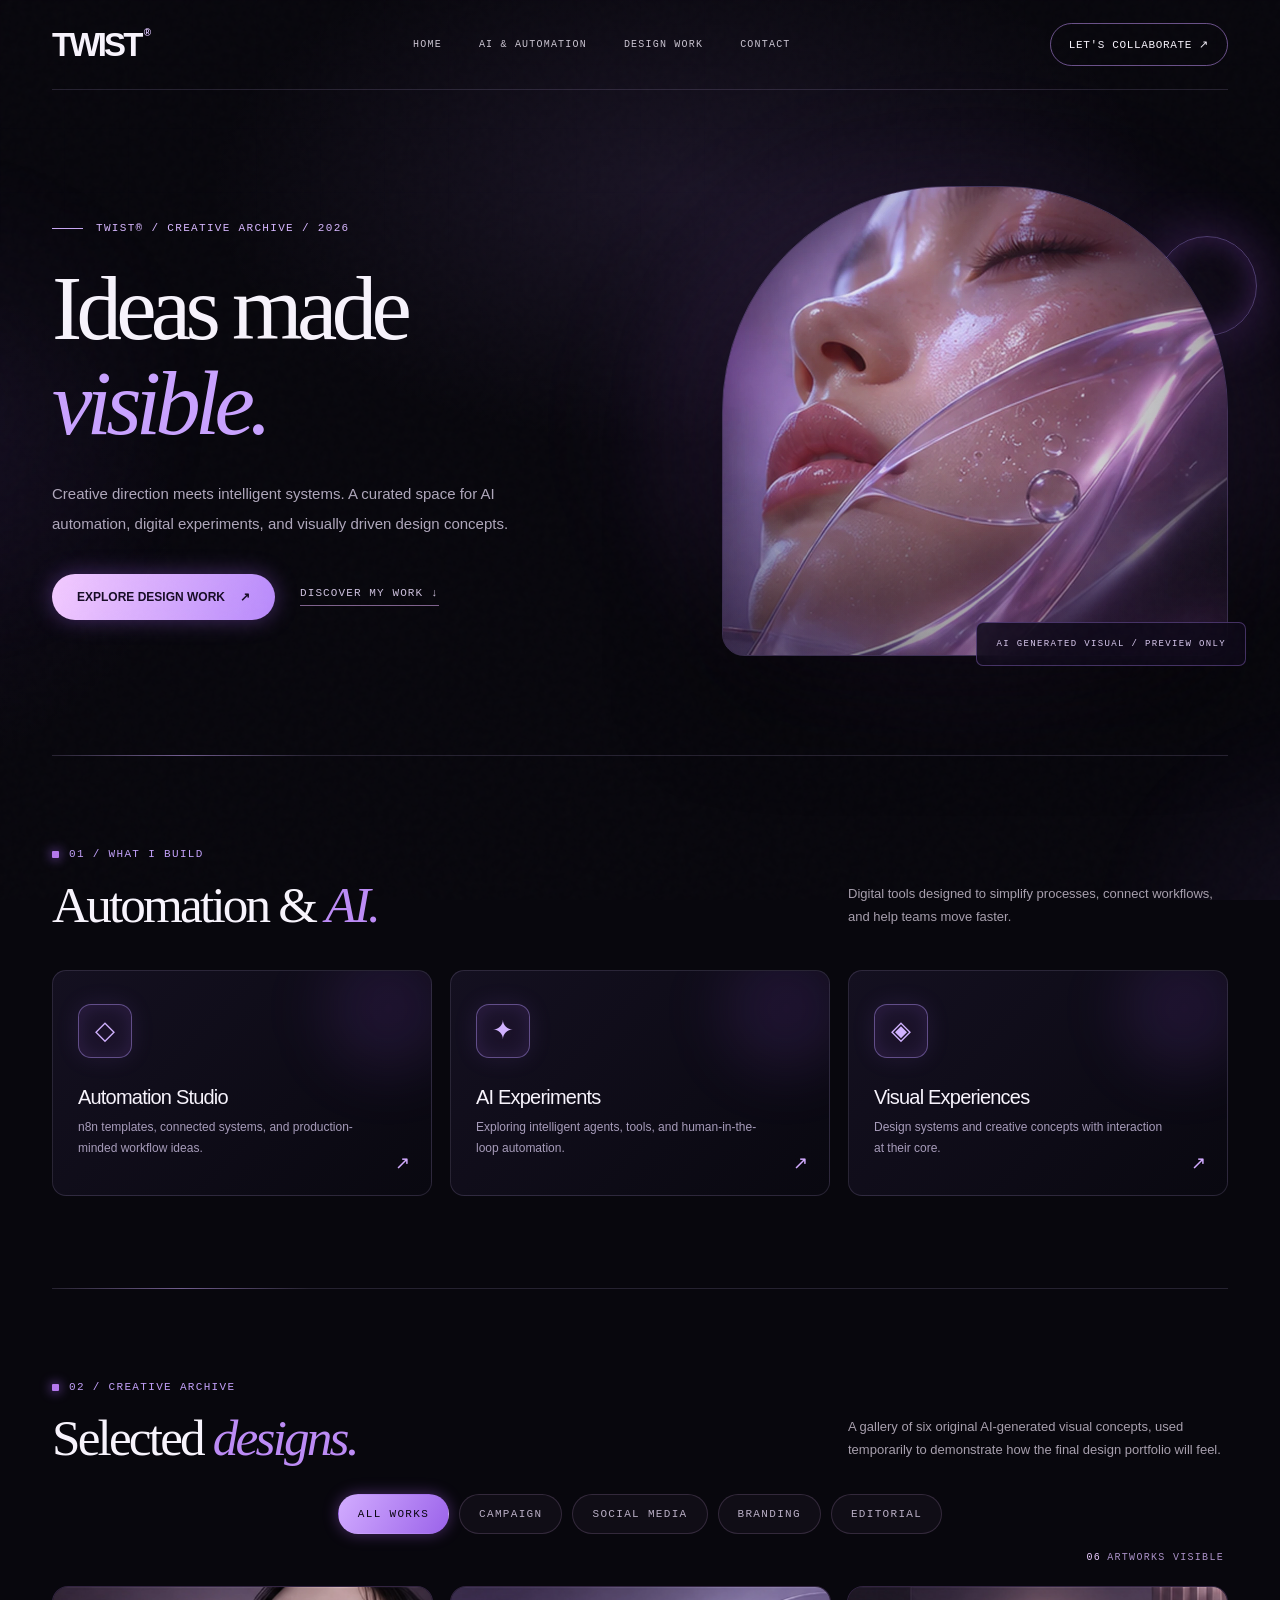
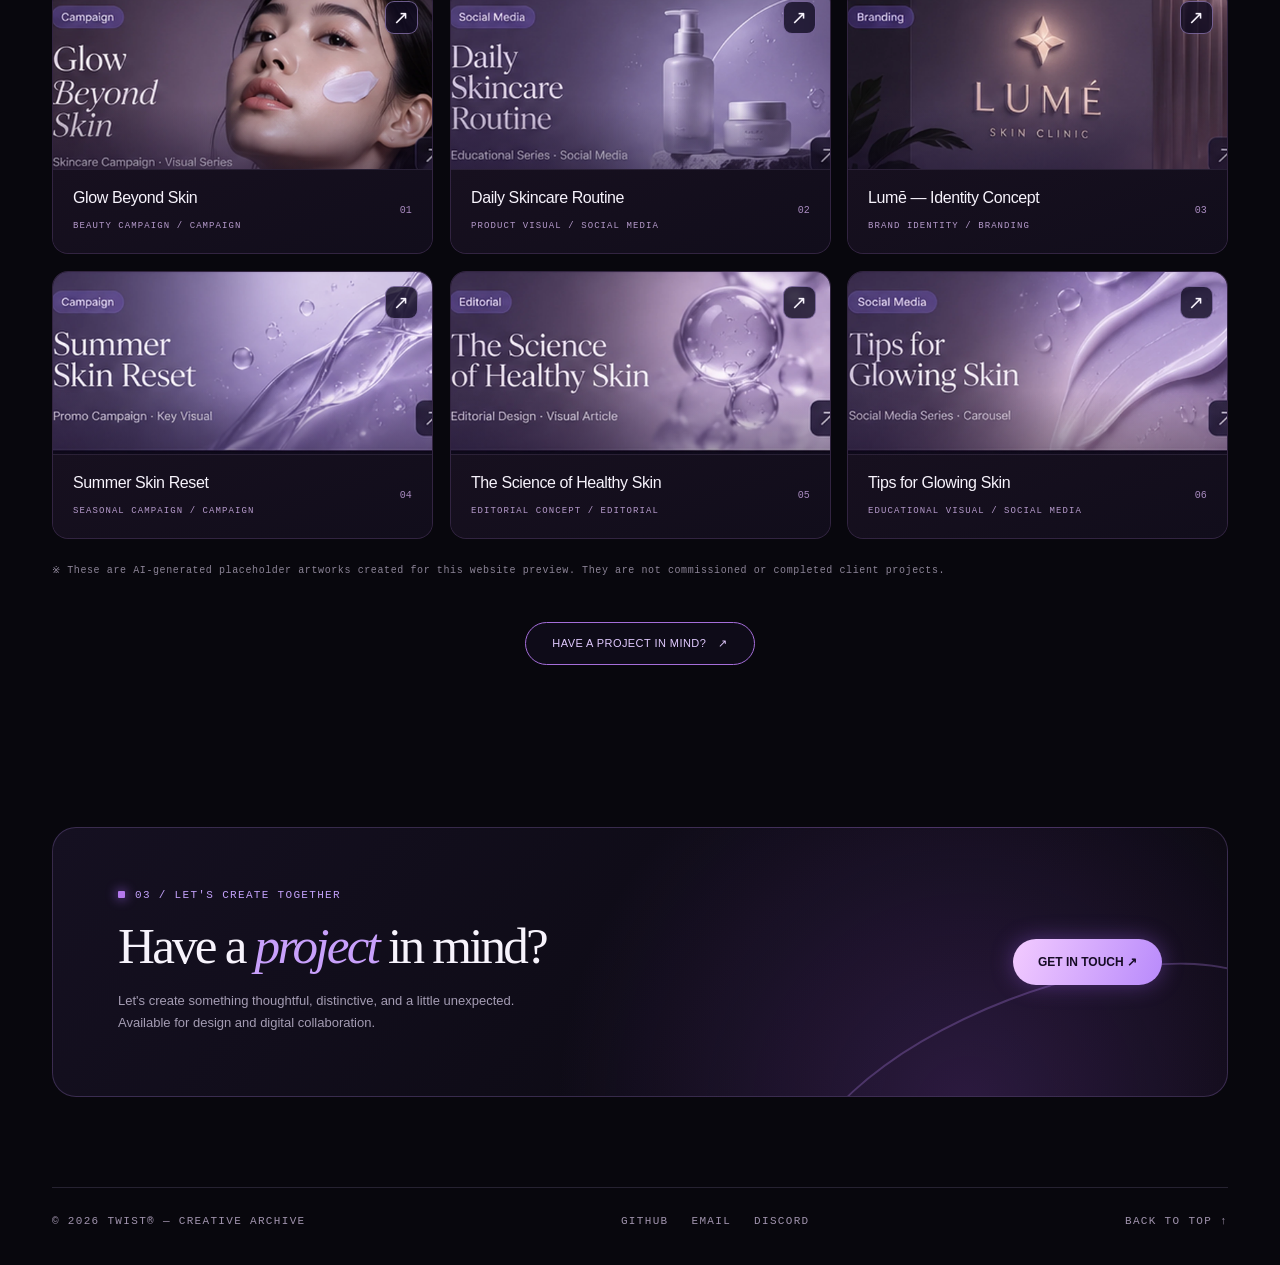
==== creative-archive.html @ 6c1f27da "Integrate animated Creative Archive into TWIST profile with concept gallery" ====
<!doctype html><html lang="en"><head><meta charset="utf-8"><meta name="viewport" content="width=device-width,initial-scale=1"><meta name="theme-color" content="#08070d"><meta name="description" content="TWIST creative archive, a creative archive with AI-generated visual concept artwork."><title>TWIST® | Creative Archive</title><style>@charset "UTF-8";
:root{--bg:#08070d;--bg2:#0f0c17;--ink:#f7f3fc;--muted:#a09aab;--accent:#c39aff;--accent2:#a66dff;--line:rgba(214,191,255,.15);--radius:16px;color-scheme:dark}
*{box-sizing:border-box}html{scroll-behavior:smooth}body{margin:0;color:var(--ink);font-family:Inter,"Segoe UI",Arial,sans-serif;background:var(--bg);overflow-x:hidden;-webkit-font-smoothing:antialiased}body::before{content:"";pointer-events:none;position:absolute;z-index:-1;top:0;left:-30%;width:160%;height:1050px;background:radial-gradient(ellipse 33% 35% at 52% 18%,#a77ae01d,transparent 70%),radial-gradient(ellipse 22% 32% at 10% 50%,#8544cd14,transparent 80%)}.noise{position:fixed;inset:0;z-index:99;pointer-events:none;opacity:.09;background-image:url("data:image/svg+xml,%3Csvg viewBox='0 0 160 160' xmlns='http://www.w3.org/2000/svg'%3E%3Cfilter id='n'%3E%3CfeTurbulence type='fractalNoise' baseFrequency='.8' numOctaves='3' stitchTiles='stitch'/%3E%3C/filter%3E%3Crect width='100%25' height='100%25' filter='url(%23n)' opacity='.2'/%3E%3C/svg%3E")}a{color:inherit;text-decoration:none}button{font:inherit;color:inherit;cursor:pointer}button:focus-visible,a:focus-visible,[role=button]:focus-visible{outline:2px solid #d7b8ff;outline-offset:4px}.wrap{width:min(1340px,calc(100% - 104px));margin:0 auto}.mono,.over,.tag,.topnav a,.filter,.project-label,.small-index,.eyebrow,.foot,.chip{font:11px "Courier New",monospace;letter-spacing:.12em;text-transform:uppercase}.accent{color:var(--accent)}
nav.header{height:90px;border-bottom:1px solid var(--line);display:flex;align-items:center;justify-content:space-between;position:relative;z-index:5}.brand{font-weight:850;letter-spacing:-.085em;font-size:33px;line-height:1}.brand sup{color:#dfc6ff;letter-spacing:0;font-size:10px;vertical-align:top;margin:3px}.topnav{display:flex;align-items:center;gap:37px}.topnav a{transition:color .2s;color:#c9c3d0;font-size:10px}.topnav a:hover{color:#e6c4ff}.nav-cta{border:1px solid #b68bea90;padding:14px 18px;border-radius:40px;white-space:nowrap;font:11px "Courier New",monospace;letter-spacing:.06em;transition:background .2s,box-shadow .2s}.nav-cta:hover{background:#b384ff22;box-shadow:0 0 24px #a168ff2a}.mobile-menu{display:none;background:transparent;border:1px solid var(--line);border-radius:10px;padding:9px 12px;font-size:19px}
.hero{min-height:665px;display:grid;grid-template-columns:57% 43%;align-items:center;padding:83px 0 86px;gap:0}.hero-copy{position:relative;z-index:2}.eyebrow{display:flex;align-items:center;gap:13px;color:#d7b7ff}.eyebrow:before{content:"";width:31px;height:1px;background:#c7a8f3}.hero h1{font-family:Georgia,"Times New Roman",serif;font-size:clamp(66px,7.1vw,115px);font-weight:400;letter-spacing:-.063em;line-height:1.04;margin:28px 0}.hero h1 em{font-weight:400;color:#c9a2ff}.hero p{max-width:490px;font-size:15px;line-height:1.95;color:#afa7bb}.hero-actions{display:flex;align-items:center;gap:25px;margin-top:36px}.btn{display:inline-flex;gap:15px;align-items:center;justify-content:center;padding:16px 25px;font-size:12px;font-weight:650;border:0;border-radius:99px;color:#170c26;background:linear-gradient(110deg,#f3cbff,#b88afb);box-shadow:0 0 22px #9b5ce668;transition:transform .3s,box-shadow .3s}.btn:hover{transform:translateY(-3px);box-shadow:0 0 36px #ad6df888}.link-soft{font:11px "Courier New",monospace;letter-spacing:.1em;color:#cec1de;border-bottom:1px solid #7f628d;padding-bottom:6px}.hero-media{position:relative;height:490px;isolation:isolate}.halo{position:absolute;inset:2% -7% 0 -12%;border-radius:50%;background:#b96aff20;filter:blur(60px);z-index:-1}.hero-img{position:absolute;inset:10px 0 10px 0;overflow:hidden;border-radius:225px 225px 22px 22px;border:1px solid #c39afd40;box-shadow:0 40px 100px #0008}.hero-img:after{content:"";position:absolute;inset:0;background:linear-gradient(90deg,#09070f33,transparent 40%,#09070f55),linear-gradient(0deg,#07050d72,transparent 40%)}.hero-img img{width:100%;height:100%;object-fit:cover;object-position:55% 45%;filter:saturate(1.07);animation:pan 13s ease-in-out infinite alternate}.hero-tag{position:absolute;bottom:0;right:-18px;z-index:2;background:#0d0918d8;border:1px solid #b384ff55;backdrop-filter:blur(14px);padding:16px 19px;border-radius:7px;font:9px "Courier New",monospace;letter-spacing:.15em;color:#d9c9ef}.orb{position:absolute;top:60px;right:-29px;width:100px;height:100px;border:1px solid #a884e871;border-radius:50%;box-shadow:0 0 60px #b25ff644,inset 0 0 30px #b25ff644;animation:float 8s ease-in-out infinite}
.line{border-top:1px solid var(--line)}.section{padding:92px 0}.section-head{display:flex;justify-content:space-between;gap:28px;align-items:end;margin-bottom:38px}.over{color:#c2a0f9;display:flex;gap:10px;align-items:center}.over:before{content:"";width:7px;height:7px;border-radius:1px;background:#b478ed;box-shadow:0 0 12px #a96afb}.section h2{font-family:Georgia,"Times New Roman",serif;font-size:clamp(40px,4vw,66px);font-weight:400;letter-spacing:-.055em;line-height:1.08;margin:17px 0 0}.section h2 em{color:#bc8bf5}.section-head p{max-width:380px;font-size:13px;color:#a79fad;line-height:1.8;margin:0 0 4px}
.automation-grid{display:grid;grid-template-columns:repeat(3,1fr);gap:18px}.automation{background:linear-gradient(135deg,#141020,#090810);border:1px solid var(--line);padding:25px;min-height:226px;border-radius:14px;position:relative;overflow:hidden;display:flex;flex-direction:column;transition:border-color .3s,transform .3s}.automation:hover{border-color:#bb92fa88;transform:translateY(-5px)}.automation:before{content:"";position:absolute;right:-20px;top:-25px;width:125px;height:125px;border-radius:50%;background:#a45af51e;filter:blur(30px)}.automation-icon{height:69px;position:relative;display:flex;align-items:center}.automation-glyph{width:54px;height:54px;display:grid;place-items:center;font-size:26px;border:1px solid #b898ff73;box-shadow:inset 0 0 19px #a66cfa21,0 0 25px #a66cfa1c;border-radius:13px;color:#d1b2ff;background:#4d2f6b29}.automation-name{font-size:20px;letter-spacing:-.04em;margin:21px 0 8px;font-weight:520}.automation-desc{font-size:12px;line-height:1.7;color:#a79cba;margin:0;max-width:290px}.automation .go{position:absolute;right:21px;bottom:21px;font-size:18px;color:#d2abff}
.archive{padding-top:92px}.archive .section-head{margin-bottom:28px}.filters{display:flex;gap:10px;justify-content:center;flex-wrap:wrap;margin:24px 0 31px}.filter{border:1px solid #a586b43c;border-radius:50px;padding:13px 19px;color:#b9aec5;background:#100d16;transition:.2s}.filter:hover{border-color:#be91ff;color:white}.filter.active{background:linear-gradient(120deg,#d2acff,#9b63ea);color:#0a0611;box-shadow:0 0 15px #aa62ed66;border-color:transparent}.gallery{display:grid;grid-template-columns:repeat(3,minmax(0,1fr));gap:17px}.project{position:relative;min-width:0;background:#120e1a;border:1px solid #ac78d135;border-radius:16px;overflow:hidden;cursor:pointer;transition:transform .35s,border-color .3s,box-shadow .3s}.project[hidden]{display:none}.project:hover{transform:translateY(-6px);border-color:#ca9cf7ad;box-shadow:0 18px 35px #0007,0 0 32px #8649b41e}.thumb{aspect-ratio:2.08/1;overflow:hidden;position:relative}.thumb img{display:block;width:100%;height:100%;object-fit:cover;transition:transform .7s cubic-bezier(.2,.8,.2,1);filter:saturate(.94)}.project:hover .thumb img{transform:scale(1.065)}.thumb:after{content:"";position:absolute;inset:0;background:linear-gradient(180deg,transparent 65%,#140a2866);pointer-events:none}.open-icon{position:absolute;right:14px;top:14px;display:grid;place-items:center;width:33px;height:33px;background:#100b20c9;border:1px solid #bba0ea88;border-radius:9px;font-size:19px;z-index:2;transition:transform .3s}.project:hover .open-icon{transform:translate(2px,-2px);background:#bb8bf5;color:#120b20}.project-caption{padding:19px 20px 21px;border-top:1px solid #d6b6ff1c;display:flex;align-items:center;justify-content:space-between;gap:12px}.project-caption h3{margin:0 0 7px;font-size:16px;font-weight:530;letter-spacing:-.025em}.project-label{color:#b59acb;font-size:9px}.project-num{color:#a98bc0;font:10px "Courier New",monospace}.gallery-note{margin-top:23px;color:#8c8497;font:10px "Courier New",monospace;letter-spacing:.06em;line-height:1.8}.archive-footer{text-align:center;margin-top:42px}.see-all{display:inline-flex;gap:12px;align-items:center;padding:14px 26px;border:1px solid #a56eda;border-radius:40px;color:#e1caff;background:#905fe10d;font-size:11px;letter-spacing:.04em}
.contact-section{margin:70px 0 90px;border:1px solid #bc92f53a;border-radius:24px;position:relative;overflow:hidden;padding:61px 65px;background:radial-gradient(circle at 78% 105%,#733fa351,transparent 43%),linear-gradient(130deg,#151021,#08070d);display:flex;align-items:center;justify-content:space-between;gap:40px}.contact-section:after{content:"";position:absolute;width:500px;height:200px;border:2px solid #b889f446;transform:rotate(-21deg);border-radius:50%;right:-70px;bottom:-100px;pointer-events:none}.contact-section h2{font:400 clamp(34px,4vw,57px) Georgia,serif;letter-spacing:-.055em;margin:15px 0}.contact-section em{color:#c8a0fb}.contact-section p{color:#a49cb3;line-height:1.75;font-size:13px;max-width:440px;margin:0}.contact-section .btn{z-index:1;white-space:nowrap}.footer{display:flex;align-items:center;justify-content:space-between;gap:18px;border-top:1px solid var(--line);padding:27px 0 38px;color:#a093ad}.footer-links{display:flex;gap:23px}.footer a:hover{color:#d7b3ff}
.lightbox{position:fixed;z-index:110;inset:0;display:none;align-items:center;justify-content:center;padding:25px;background:#07050ce8;backdrop-filter:blur(19px)}.lightbox.show{display:flex}.lightbox-inner{display:grid;grid-template-columns:minmax(0,1.5fr) minmax(290px,.75fr);width:min(1180px,100%);min-height:350px;border:1px solid #ae87de73;background:#100d17;border-radius:22px;overflow:hidden;box-shadow:0 25px 100px #000}.lightbox-img{background:#16101d;display:grid;place-items:center;min-width:0}.lightbox-img img{width:100%;height:auto;max-height:80vh;object-fit:contain}.lightbox-aside{padding:42px 34px;display:flex;flex-direction:column;justify-content:center;position:relative}.lightbox-aside h3{font:400 39px Georgia,serif;line-height:1.12;letter-spacing:-.045em;margin:18px 0 15px}.lightbox-aside p{color:#b4a8c3;line-height:1.85;font-size:13px}.close-modal{position:absolute;top:15px;right:20px;background:#21192d;border:1px solid #c6a4ee66;border-radius:50%;font-size:25px;width:42px;height:42px}.modal-nav{display:flex;gap:10px;margin-top:26px}.modal-nav button{border:1px solid #9c75ce88;background:#24173588;border-radius:40px;padding:12px 20px;font:11px "Courier New",monospace}.modal-nav button:hover{background:#b68cf444;color:#fff}.invisible{position:absolute;width:1px;height:1px;overflow:hidden;clip:rect(0,0,0,0)}.reveal{opacity:0;transform:translateY(23px);transition:opacity .75s,transform .75s}.reveal.in{opacity:1;transform:none}.no-motion .reveal{opacity:1;transform:none}.no-motion *{animation:none!important;transition:none!important}
@keyframes float{50%{transform:translateY(17px)}}@keyframes pan{to{transform:scale(1.075) translateX(-10px)}}@media(max-width:1100px){.wrap{width:min(1340px,calc(100% - 56px))}.hero{grid-template-columns:55% 45%}.hero-media{height:420px}.hero h1{font-size:clamp(65px,7.3vw,100px)}.section{padding:74px 0}.contact-section{padding:48px}}@media(max-width:800px){.topnav{display:none;position:absolute;top:78px;right:0;min-width:215px;flex-direction:column;gap:0;background:#110c19;border:1px solid #aa81cf55;border-radius:12px;align-items:stretch;padding:14px}.topnav.open{display:flex}.topnav a{padding:12px}.mobile-menu{display:block}.header .nav-cta{display:none}.hero{grid-template-columns:1fr;padding-top:65px;min-height:0}.hero h1{font-size:clamp(62px,11vw,90px)}.hero-media{width:min(490px,100%);height:410px;margin:52px auto 0}.section-head{display:block}.section-head p{margin-top:20px}.gallery{grid-template-columns:repeat(2,minmax(0,1fr))}.automation-grid{grid-template-columns:1fr 1fr}.contact-section{display:block}.contact-section .btn{margin-top:29px}.lightbox-inner{grid-template-columns:1fr;max-height:90vh;overflow-y:auto}.lightbox-aside{padding:30px}.lightbox-aside h3{font-size:30px}.lightbox-img img{max-height:52vh}}@media(max-width:540px){.wrap{width:calc(100% - 34px)}.header{height:73px!important}.brand{font-size:28px}.topnav{top:68px}.hero{padding:61px 0 75px}.hero h1{font-size:clamp(56px,13.5vw,79px)}.hero p{font-size:13px}.hero-actions{gap:13px;flex-wrap:wrap}.btn{padding:14px 20px;font-size:11px}.hero-media{height:315px;margin-top:46px}.hero-img{inset:0 18px}.hero-tag{right:0;font-size:8px;padding:12px}.orb{right:0}.section{padding:60px 0}.section h2{font-size:clamp(38px,9vw,52px)}.section-head{margin-bottom:26px}.section-head p{font-size:12px}.automation-grid{grid-template-columns:1fr}.automation{min-height:190px}.filters{justify-content:start;gap:7px}.filter{padding:11px 14px;font-size:9px}.gallery{grid-template-columns:1fr;gap:14px}.thumb{aspect-ratio:2.08/1}.project-caption{padding:17px}.contact-section{margin:45px 0 65px;padding:35px 25px}.contact-section h2{font-size:35px}.footer{align-items:start;flex-direction:column;font-size:9px}.lightbox{padding:15px}.lightbox-aside{padding:30px 20px}.lightbox-aside p{font-size:12px}}@media(prefers-reduced-motion:reduce){html{scroll-behavior:auto}*,*:before,*:after{animation-duration:.01ms!important;animation-iteration-count:1!important;transition-duration:.01ms!important}.reveal{opacity:1;transform:none}}


/* --- TWIST: Motion Edition (enhancement layer) --- */
:root{--light-x:50%;--light-y:50%}
body{isolation:isolate}
.ambient-field{position:fixed;z-index:-1;inset:0;overflow:hidden;pointer-events:none}
.ambient-field .light-orb{position:absolute;display:block;filter:blur(2px);border-radius:50%;opacity:.52;will-change:transform}
.ambient-field .light-orb.a{width:540px;height:540px;left:-320px;top:140px;background:radial-gradient(circle,#9364d621 0,transparent 70%);animation:driftA 21s ease-in-out infinite alternate}
.ambient-field .light-orb.b{width:480px;height:480px;right:-290px;top:700px;background:radial-gradient(circle,#a974ff25 0,transparent 72%);animation:driftB 29s ease-in-out infinite alternate}
.ambient-field .light-orb.c{width:330px;height:330px;left:36%;top:1700px;background:radial-gradient(circle,#a863dd16 0,transparent 69%);animation:driftC 25s ease-in-out infinite alternate}
.ambient-field .mesh{position:absolute;inset:0;opacity:.18;background-image:linear-gradient(#b27cf00a 1px,transparent 1px),linear-gradient(90deg,#b27cf00a 1px,transparent 1px);background-size:64px 64px;mask-image:linear-gradient(180deg,#000,transparent 60%)}
@keyframes driftA{0%{transform:translate3d(0,0,0) scale(1)}100%{transform:translate3d(160px,170px,0) scale(1.15)}}
@keyframes driftB{0%{transform:translate3d(0,0,0)}100%{transform:translate3d(-185px,-130px,0) scale(1.18)}}
@keyframes driftC{0%{transform:translate3d(0,0,0)}100%{transform:translate3d(120px,190px,0) scale(.85)}}
.page-progress{position:fixed;z-index:120;top:0;left:0;height:2px;width:100%;pointer-events:none;transform:scaleX(0);transform-origin:left center;background:linear-gradient(90deg,#6e41b6,#f0cbff,#b379f7);box-shadow:0 0 12px #b274fa9c}
.hero-copy .eyebrow{animation:heroRise .9s .06s backwards}
.hero-copy h1{animation:heroRise 1.05s .18s backwards}
.hero-copy p{animation:heroRise 1.05s .33s backwards}
.hero-actions{animation:heroRise 1s .48s backwards}
.hero-media{animation:heroPortraitEnter 1.35s .32s cubic-bezier(.18,.7,.16,1) backwards;transition:translate .25s ease-out}
.hero-img{animation:portraitFloat 9s ease-in-out infinite alternate}
.hero-img:before{content:"";position:absolute;inset:-60% -160%;z-index:4;pointer-events:none;background:linear-gradient(110deg,transparent 43%,#f6deff1e 49%,transparent 55%);transform:translateX(-85%) rotate(6deg);animation:heroSweep 15s ease-in-out infinite}
.halo{animation:haloBreath 8s ease-in-out infinite alternate}
.hero-tag{animation:tagHover 7s ease-in-out infinite alternate}
@keyframes heroRise{from{opacity:0;transform:translateY(30px);filter:blur(7px)}to{opacity:1;transform:translateY(0);filter:blur(0)}}
@keyframes heroPortraitEnter{from{opacity:0;transform:translate(35px,30px) scale(.96);filter:blur(8px)}to{opacity:1;transform:none;filter:blur(0)}}
@keyframes portraitFloat{0%{transform:translateY(0)}100%{transform:translateY(-13px)}}
@keyframes haloBreath{from{opacity:.65;transform:scale(.88)}to{opacity:1;transform:scale(1.16)}}
@keyframes tagHover{to{transform:translateY(-9px)}}
@keyframes heroSweep{0%,33%{transform:translateX(-90%) rotate(6deg)}53%,100%{transform:translateX(90%) rotate(6deg)}}
.project{transform-style:preserve-3d;will-change:transform;--px:50%;--py:50%}
.project:after{content:"";pointer-events:none;position:absolute;inset:0;z-index:2;border-radius:inherit;background:radial-gradient(circle 230px at var(--px) var(--py),rgba(226,185,255,.19),transparent 70%);opacity:0;transition:opacity .34s}
.project:hover:after{opacity:.9}
.project .open-icon{z-index:3}
.project .thumb:before{content:"";position:absolute;inset:0;z-index:2;pointer-events:none;background:linear-gradient(110deg,transparent 35%,rgba(243,222,255,.13) 49%,transparent 64%);transform:translateX(-130%);transition:transform .8s cubic-bezier(.21,.68,.24,1)}
.project:hover .thumb:before{transform:translateX(130%)}
.project-caption{position:relative;z-index:3;background:linear-gradient(160deg,#17101f,#110d1b)}
.gallery .project.reveal{transition:opacity .75s,transform .75s,border-color .3s,box-shadow .3s}
.gallery .project.reveal:nth-child(3n+2){transition-delay:.09s}
.gallery .project.reveal:nth-child(3n+3){transition-delay:.18s}
.automation-glyph{animation:iconBreathe 7s ease-in-out infinite alternate}
.automation:nth-child(2) .automation-glyph{animation-delay:2.3s}
.automation:nth-child(3) .automation-glyph{animation-delay:4.8s}
@keyframes iconBreathe{from{box-shadow:inset 0 0 19px #a66cfa21,0 0 15px #a66cfa1c}to{box-shadow:inset 0 0 24px #b788ff4a,0 0 28px #a66cfa45}}
.btn{position:relative;isolation:isolate;overflow:hidden;animation:ctaBreath 5s ease-in-out infinite alternate}
.btn:after{content:"";position:absolute;inset:-60% -80%;z-index:-1;transform:translateX(-95%) rotate(18deg);background:linear-gradient(90deg,transparent,rgba(255,255,255,.42),transparent);animation:buttonShine 7.8s ease-in-out infinite}
@keyframes ctaBreath{from{box-shadow:0 0 16px #9b5ce650}to{box-shadow:0 0 31px #a86ff67a}}
@keyframes buttonShine{0%,65%{transform:translateX(-95%) rotate(18deg)}88%,100%{transform:translateX(95%) rotate(18deg)}}
.section .over:before{animation:tagPulse 4s ease-in-out infinite}
@keyframes tagPulse{50%{box-shadow:0 0 19px #c39aff,0 0 29px #bc86ff6b}}
.line{position:relative}.line:after{content:"";pointer-events:none;display:block;height:1px;width:22%;position:absolute;top:-1px;left:0;background:linear-gradient(90deg,transparent,#cba3ff75,transparent);animation:lineScan 15s linear infinite}
@keyframes lineScan{from{transform:translateX(-100%)}to{transform:translateX(550%)}}
.gallery-stats{display:flex;justify-content:flex-end;margin:-13px 4px 19px;min-height:15px;font:10px 'Courier New',monospace;letter-spacing:.13em;color:#aa91c7}
.gallery-stats span{color:#eacbff;margin-right:6px}
.project:not(:hover){transition:transform .55s cubic-bezier(.15,.78,.3,1),opacity .75s,border-color .3s,box-shadow .3s}
@media (hover:none),(pointer:coarse){.project{transform:none!important}.project:after{display:none}}
@media(max-width:800px){.ambient-field .light-orb{opacity:.3}.hero-img{animation:portraitFloat 10s ease-in-out infinite alternate}.gallery-stats{margin-top:0}}
@media(prefers-reduced-motion:reduce){.ambient-field,.page-progress{display:none}.hero-copy .eyebrow,.hero-copy h1,.hero-copy p,.hero-actions,.hero-media,.hero-img,.hero-img:before,.halo,.hero-tag,.btn,.btn:after,.line:after,.automation-glyph,.section .over:before{animation:none!important}.project{transform:none!important}.gallery .project.reveal{transition-delay:0s!important}}

</style></head><body><div class="page-progress" id="pageProgress" aria-hidden="true"></div><div class="ambient-field" aria-hidden="true"><span class="mesh"></span><span class="light-orb a"></span><span class="light-orb b"></span><span class="light-orb c"></span></div><div class="noise" aria-hidden="true"></div><div class="wrap"><nav class="header" aria-label="Main navigation"><a class="brand" href="#home">TWIST<sup>®</sup></a><div class="topnav" id="navlinks"><a href="#home">HOME</a><a href="#systems">AI & AUTOMATION</a><a href="#archive">DESIGN WORK</a><a href="#contact">CONTACT</a></div><a class="nav-cta" href="mailto:twist5202@gmail.com">LET'S COLLABORATE ↗</a><button type="button" class="mobile-menu" id="menubtn" aria-label="Open menu" aria-expanded="false">☰</button></nav><main><section class="hero" id="home"><div class="hero-copy"><span class="eyebrow">TWIST® / CREATIVE ARCHIVE / 2026</span><h1>Ideas made<br><em>visible.</em></h1><p>Creative direction meets intelligent systems. A curated space for AI automation, digital experiments, and visually driven design concepts.</p><div class="hero-actions"><a class="btn" href="#archive">EXPLORE DESIGN WORK <span>↗</span></a><a class="link-soft" href="#systems">DISCOVER MY WORK ↓</a></div></div><div class="hero-media" aria-hidden="true"><div class="halo"></div><div class="orb"></div><div class="hero-img"><img src="./assets/creative-archive/hero-portrait.webp" alt=""></div><div class="hero-tag">AI GENERATED VISUAL / PREVIEW ONLY</div></div></section><div class="line"></div><section class="section" id="systems"><div class="section-head reveal"><div><span class="over">01 / WHAT I BUILD</span><h2>Automation & <em>AI.</em></h2></div><p>Digital tools designed to simplify processes, connect workflows, and help teams move faster.</p></div><div class="automation-grid"><a class="automation reveal" href="https://twist5202-ux.github.io/automation/" target="_blank" rel="noopener noreferrer"><div class="automation-icon"><span class="automation-glyph">◇</span></div><div class="automation-name">Automation Studio</div><p class="automation-desc">n8n templates, connected systems, and production-minded workflow ideas.</p><span class="go">↗</span></a><a class="automation reveal" href="https://github.com/twist5202-ux" target="_blank" rel="noopener noreferrer"><div class="automation-icon"><span class="automation-glyph">✦</span></div><div class="automation-name">AI Experiments</div><p class="automation-desc">Exploring intelligent agents, tools, and human-in-the-loop automation.</p><span class="go">↗</span></a><a class="automation reveal" href="#archive"><div class="automation-icon"><span class="automation-glyph">◈</span></div><div class="automation-name">Visual Experiences</div><p class="automation-desc">Design systems and creative concepts with interaction at their core.</p><span class="go">↗</span></a></div></section><div class="line"></div><section class="section archive" id="archive"><div class="section-head reveal"><div><span class="over">02 / CREATIVE ARCHIVE</span><h2>Selected <em>designs.</em></h2></div><p>A gallery of six original AI-generated visual concepts, used temporarily to demonstrate how the final design portfolio will feel.</p></div><div class="filters" role="group" aria-label="Filter design projects"><button class="filter active" data-filter="All" aria-pressed="true">ALL WORKS</button><button class="filter" data-filter="Campaign" aria-pressed="false">CAMPAIGN</button><button class="filter" data-filter="Social Media" aria-pressed="false">SOCIAL MEDIA</button><button class="filter" data-filter="Branding" aria-pressed="false">BRANDING</button><button class="filter" data-filter="Editorial" aria-pressed="false">EDITORIAL</button></div><div class="gallery-stats" aria-live="polite"><span id="visibleCount">06</span> ARTWORKS VISIBLE</div><div class="gallery"><article class="project reveal" role="button" tabindex="0" data-index="0" data-category="Campaign" aria-label="View Glow Beyond Skin"><div class="thumb"><img src="./assets/creative-archive/glow-beyond-skin.webp" alt="Generated concept artwork for Glow Beyond Skin" loading="lazy"><span class="open-icon" aria-hidden="true">↗</span></div><div class="project-caption"><div><h3>Glow Beyond Skin</h3><span class="project-label">Beauty Campaign / Campaign</span></div><span class="project-num">01</span></div></article><article class="project reveal" role="button" tabindex="0" data-index="1" data-category="Social Media" aria-label="View Daily Skincare Routine"><div class="thumb"><img src="./assets/creative-archive/daily-skincare-routine.webp" alt="Generated concept artwork for Daily Skincare Routine" loading="lazy"><span class="open-icon" aria-hidden="true">↗</span></div><div class="project-caption"><div><h3>Daily Skincare Routine</h3><span class="project-label">Product Visual / Social Media</span></div><span class="project-num">02</span></div></article><article class="project reveal" role="button" tabindex="0" data-index="2" data-category="Branding" aria-label="View Lumē — Identity Concept"><div class="thumb"><img src="./assets/creative-archive/lume-identity.webp" alt="Generated concept artwork for Lumē — Identity Concept" loading="lazy"><span class="open-icon" aria-hidden="true">↗</span></div><div class="project-caption"><div><h3>Lumē — Identity Concept</h3><span class="project-label">Brand Identity / Branding</span></div><span class="project-num">03</span></div></article><article class="project reveal" role="button" tabindex="0" data-index="3" data-category="Campaign" aria-label="View Summer Skin Reset"><div class="thumb"><img src="./assets/creative-archive/summer-skin-reset.webp" alt="Generated concept artwork for Summer Skin Reset" loading="lazy"><span class="open-icon" aria-hidden="true">↗</span></div><div class="project-caption"><div><h3>Summer Skin Reset</h3><span class="project-label">Seasonal Campaign / Campaign</span></div><span class="project-num">04</span></div></article><article class="project reveal" role="button" tabindex="0" data-index="4" data-category="Editorial" aria-label="View The Science of Healthy Skin"><div class="thumb"><img src="./assets/creative-archive/skin-science.webp" alt="Generated concept artwork for The Science of Healthy Skin" loading="lazy"><span class="open-icon" aria-hidden="true">↗</span></div><div class="project-caption"><div><h3>The Science of Healthy Skin</h3><span class="project-label">Editorial Concept / Editorial</span></div><span class="project-num">05</span></div></article><article class="project reveal" role="button" tabindex="0" data-index="5" data-category="Social Media" aria-label="View Tips for Glowing Skin"><div class="thumb"><img src="./assets/creative-archive/tips-glowing-skin.webp" alt="Generated concept artwork for Tips for Glowing Skin" loading="lazy"><span class="open-icon" aria-hidden="true">↗</span></div><div class="project-caption"><div><h3>Tips for Glowing Skin</h3><span class="project-label">Educational Visual / Social Media</span></div><span class="project-num">06</span></div></article></div><div class="gallery-note">※ These are AI-generated placeholder artworks created for this website preview. They are not commissioned or completed client projects.</div><div class="archive-footer"><a href="#contact" class="see-all">HAVE A PROJECT IN MIND? <span>↗</span></a></div></section><section id="contact" class="contact-section reveal"><div><div class="over">03 / LET'S CREATE TOGETHER</div><h2>Have a <em>project</em> in mind?</h2><p>Let's create something thoughtful, distinctive, and a little unexpected. Available for design and digital collaboration.</p></div><a class="btn" href="mailto:twist5202@gmail.com?subject=Creative%20Collaboration">GET IN TOUCH ↗</a></section></main><footer class="footer mono"><div>© 2026 TWIST® — CREATIVE ARCHIVE</div><div class="footer-links"><a href="https://github.com/twist5202-ux" target="_blank" rel="noopener noreferrer">GITHUB</a><a href="mailto:twist5202@gmail.com">EMAIL</a><button type="button" id="discord" style="border:0;background:none;font:inherit;letter-spacing:inherit;color:inherit;padding:0">DISCORD</button></div><a href="#home">BACK TO TOP ↑</a></footer></div><div class="lightbox" id="lightbox" role="dialog" aria-modal="true" aria-hidden="true" aria-label="Design preview"><div class="lightbox-inner"><div class="lightbox-img"><img id="modalimg" alt=""></div><div class="lightbox-aside"><button id="modalclose" type="button" class="close-modal" aria-label="Close preview">×</button><span class="over" id="modalcat"></span><h3 id="modaltitle"></h3><p id="modaldesc"></p><span class="project-label">AI GENERATED CONCEPT / PREVIEW ONLY</span><div class="modal-nav"><button id="modalprev" type="button">← PREVIOUS</button><button id="modalnext" type="button">NEXT →</button></div></div></div></div><script>
const WORKS=[{"id": 0, "title": "Glow Beyond Skin", "kind": "Beauty Campaign", "cat": "Campaign", "desc": "Editorial beauty imagery with sculptural light, dewy skin, and a warm violet palette."}, {"id": 1, "title": "Daily Skincare Routine", "kind": "Product Visual", "cat": "Social Media", "desc": "A minimal product story with transparent forms and lavender tonal styling."}, {"id": 2, "title": "Lumē — Identity Concept", "kind": "Brand Identity", "cat": "Branding", "desc": "A fictional luxury skincare brand identity study with a sculptural monogram and architectural palette."}, {"id": 3, "title": "Summer Skin Reset", "kind": "Seasonal Campaign", "cat": "Campaign", "desc": "A seasonal skincare concept using fluid glass forms and bright soft-lilac highlights."}, {"id": 4, "title": "The Science of Healthy Skin", "kind": "Editorial Concept", "cat": "Editorial", "desc": "An abstract visual exploration of hydration, transparency and molecular texture."}, {"id": 5, "title": "Tips for Glowing Skin", "kind": "Educational Visual", "cat": "Social Media", "desc": "Soft skincare textures turned into a polished educational visual study."}];
const projects=[...document.querySelectorAll('.project')], lightbox=document.querySelector('#lightbox');let index=0,lastFocus=null;
const activeProjects=()=>projects.filter(p=>!p.hidden);
function filterBy(category){document.querySelectorAll('.filter').forEach(b=>{let active=b.dataset.filter===category;b.classList.toggle('active',active);b.setAttribute('aria-pressed',String(active))});projects.forEach(p=>{p.hidden=category!=='All'&&p.dataset.category!==category});document.querySelector('#visibleCount').textContent=String(activeProjects().length).padStart(2,'0')}
function renderLightbox(){const p=projects[index],work=WORKS[index];const target=document.querySelector('#modalimg');target.src=p.querySelector('img').src;target.alt=work.title+' — generated image concept';document.querySelector('#modalcat').textContent=work.cat+' / '+work.kind;document.querySelector('#modaltitle').textContent=work.title;document.querySelector('#modaldesc').textContent=work.desc}
function openModal(i){index=i;lastFocus=document.activeElement;renderLightbox();lightbox.classList.add('show');lightbox.setAttribute('aria-hidden','false');document.body.style.overflow='hidden';document.querySelector('#modalclose').focus()}
function closeModal(){lightbox.classList.remove('show');lightbox.setAttribute('aria-hidden','true');document.body.style.overflow='';if(lastFocus)lastFocus.focus()}
function nextModal(d){const visible=activeProjects().map(p=>Number(p.dataset.index));if(!visible.length)return;let pos=visible.indexOf(index);index=visible[(pos+d+visible.length)%visible.length];renderLightbox()}
projects.forEach((p,i)=>{p.addEventListener('click',()=>openModal(i));p.addEventListener('keydown',e=>{if(e.key==='Enter'||e.key===' '){e.preventDefault();openModal(i)}})});document.querySelectorAll('.filter').forEach(b=>b.addEventListener('click',()=>filterBy(b.dataset.filter)));document.querySelector('#modalclose').onclick=closeModal;document.querySelector('#modalprev').onclick=()=>nextModal(-1);document.querySelector('#modalnext').onclick=()=>nextModal(1);lightbox.addEventListener('click',e=>{if(e.target===lightbox)closeModal()});document.addEventListener('keydown',e=>{if(!lightbox.classList.contains('show'))return;if(e.key==='Escape')closeModal();if(e.key==='ArrowLeft')nextModal(-1);if(e.key==='ArrowRight')nextModal(1)});
let menu=document.querySelector('#menubtn'),nav=document.querySelector('#navlinks');menu.onclick=()=>{const o=nav.classList.toggle('open');menu.setAttribute('aria-expanded',String(o));menu.textContent=o?'×':'☰'};nav.querySelectorAll('a').forEach(a=>a.addEventListener('click',()=>{nav.classList.remove('open');menu.setAttribute('aria-expanded','false');menu.textContent='☰'}));
document.querySelector('#discord').onclick=async()=>{try{await navigator.clipboard.writeText('twistti');alert('Discord username copied: twistti')}catch(e){prompt('Discord username:', 'twistti')}};
if('IntersectionObserver' in window && !matchMedia('(prefers-reduced-motion:reduce)').matches){const io=new IntersectionObserver(es=>{es.forEach(e=>{if(e.isIntersecting){e.target.classList.add('in');io.unobserve(e.target)}})},{threshold:.06,rootMargin:'0px 0px 60px 0px'});document.querySelectorAll('.reveal').forEach(n=>io.observe(n))}else{document.querySelectorAll('.reveal').forEach(n=>n.classList.add('in'))}


// Motion Edition: small effects that never block navigation or content.
(()=>{
  const reduced=matchMedia('(prefers-reduced-motion: reduce)').matches;
  if(reduced)return;
  const progress=document.getElementById('pageProgress');
  let ticking=false;
  function scrollMotion(){
    if(ticking)return;ticking=true;
    requestAnimationFrame(()=>{
      let limit=Math.max(1,document.documentElement.scrollHeight-innerHeight);
      progress.style.transform=`scaleX(${Math.min(1,Math.max(0,scrollY/limit))})`;
      ticking=false;
    });
  }
  window.addEventListener('scroll',scrollMotion,{passive:true});window.addEventListener('resize',scrollMotion,{passive:true});scrollMotion();
  if(matchMedia('(hover:hover) and (pointer:fine)').matches){
    document.querySelectorAll('.gallery .project').forEach(card=>{
      card.addEventListener('pointermove',e=>{
        const r=card.getBoundingClientRect();
        const x=(e.clientX-r.left)/r.width,y=(e.clientY-r.top)/r.height;
        card.style.setProperty('--px',`${(x*100).toFixed(2)}%`);
        card.style.setProperty('--py',`${(y*100).toFixed(2)}%`);
        card.style.transform=`perspective(1000px) rotateX(${((.5-y)*4).toFixed(2)}deg) rotateY(${((x-.5)*5).toFixed(2)}deg) translateY(-6px)`;
      },{passive:true});
      card.addEventListener('pointerleave',()=>{card.style.transform='';card.style.setProperty('--px','50%');card.style.setProperty('--py','50%')});
    });
    const hero=document.querySelector('.hero-media');
    hero.addEventListener('pointermove',e=>{const r=hero.getBoundingClientRect();let x=(e.clientX-r.left)/r.width-.5;let y=(e.clientY-r.top)/r.height-.5;hero.style.translate=`${(x*10).toFixed(2)}px ${(y*8).toFixed(2)}px`},{passive:true});
    hero.addEventListener('pointerleave',()=>{hero.style.translate='0 0'});
  }
})();
</script></body></html>
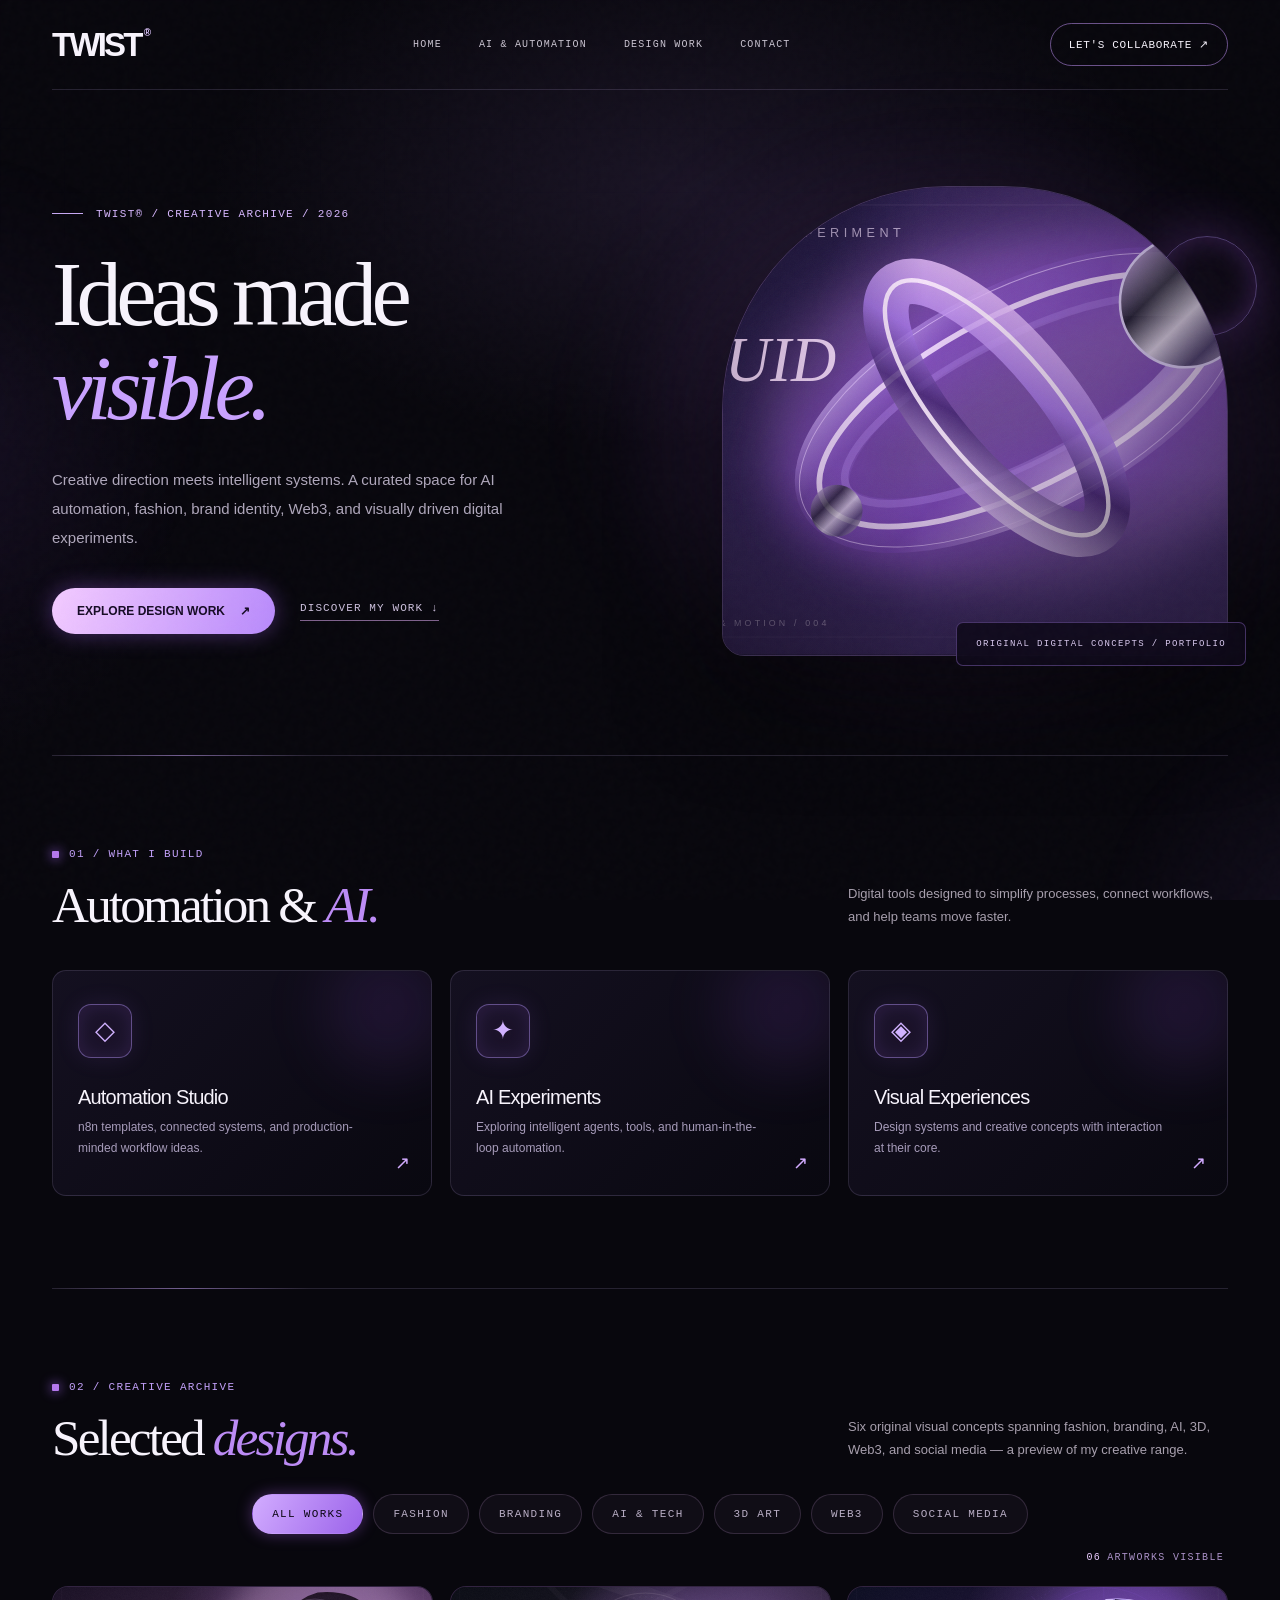
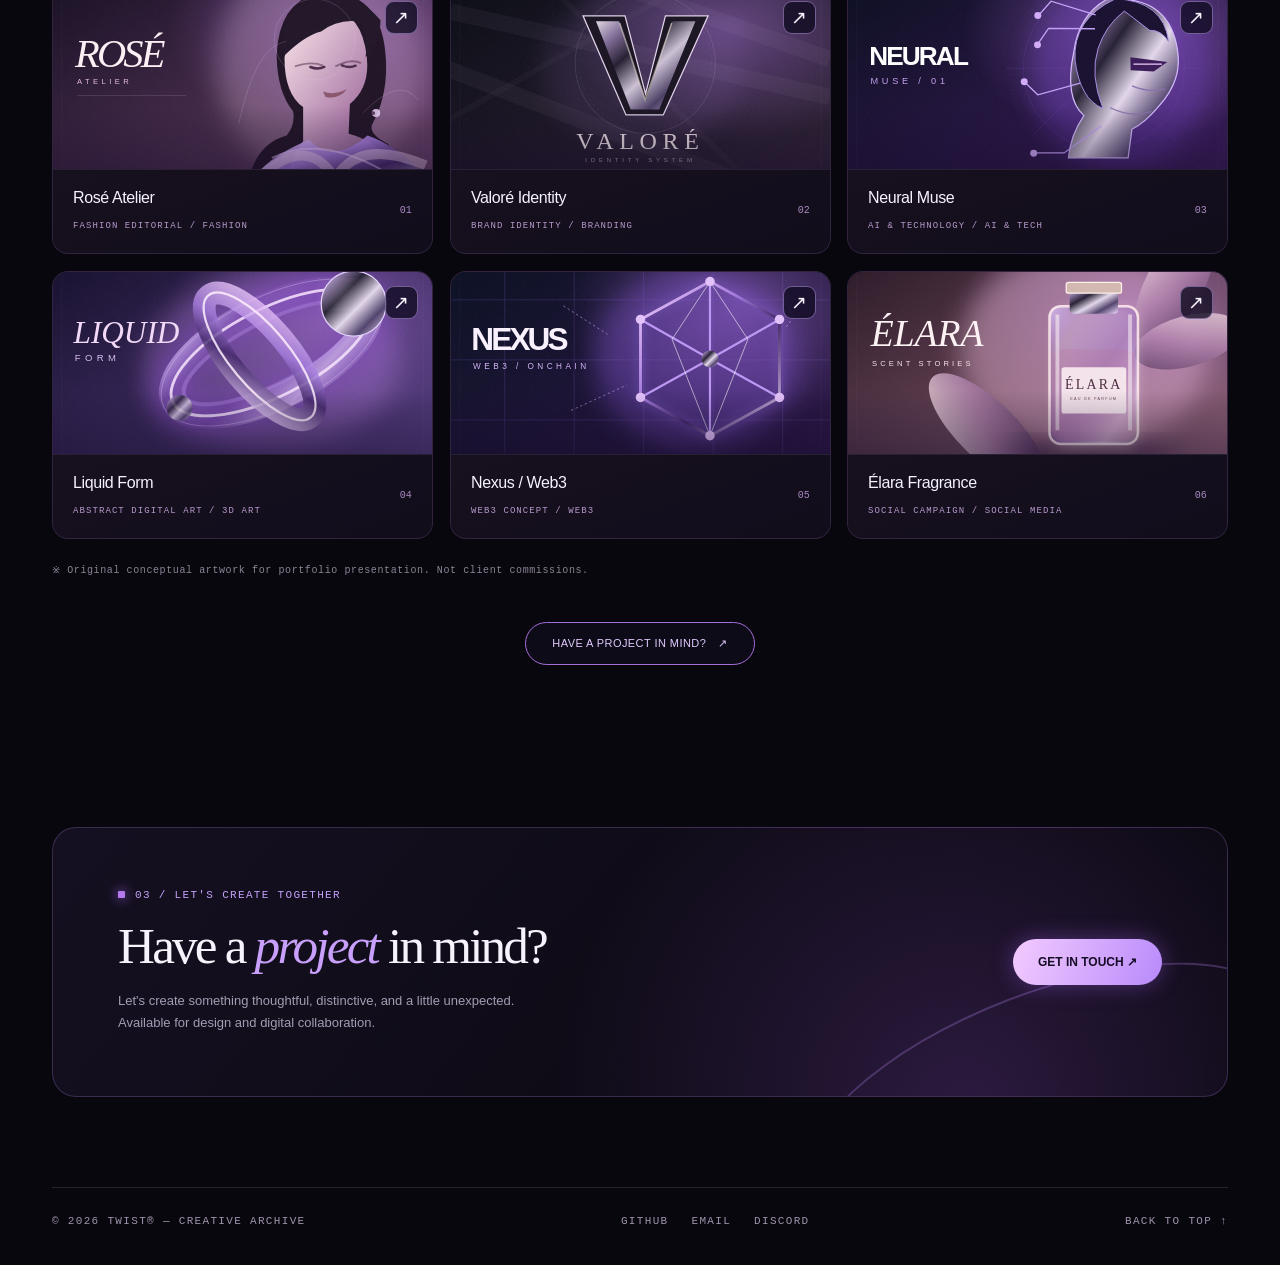
==== commit 3457c5b6: "Diversify Creative Archive visuals across fashion branding AI 3D Web3 and social media" ====
--- a/creative-archive.html
+++ b/creative-archive.html
@@ -68,12 +68,12 @@
 @media(max-width:800px){.ambient-field .light-orb{opacity:.3}.hero-img{animation:portraitFloat 10s ease-in-out infinite alternate}.gallery-stats{margin-top:0}}
 @media(prefers-reduced-motion:reduce){.ambient-field,.page-progress{display:none}.hero-copy .eyebrow,.hero-copy h1,.hero-copy p,.hero-actions,.hero-media,.hero-img,.hero-img:before,.halo,.hero-tag,.btn,.btn:after,.line:after,.automation-glyph,.section .over:before{animation:none!important}.project{transform:none!important}.gallery .project.reveal{transition-delay:0s!important}}
 
-</style></head><body><div class="page-progress" id="pageProgress" aria-hidden="true"></div><div class="ambient-field" aria-hidden="true"><span class="mesh"></span><span class="light-orb a"></span><span class="light-orb b"></span><span class="light-orb c"></span></div><div class="noise" aria-hidden="true"></div><div class="wrap"><nav class="header" aria-label="Main navigation"><a class="brand" href="#home">TWIST<sup>®</sup></a><div class="topnav" id="navlinks"><a href="#home">HOME</a><a href="#systems">AI & AUTOMATION</a><a href="#archive">DESIGN WORK</a><a href="#contact">CONTACT</a></div><a class="nav-cta" href="mailto:twist5202@gmail.com">LET'S COLLABORATE ↗</a><button type="button" class="mobile-menu" id="menubtn" aria-label="Open menu" aria-expanded="false">☰</button></nav><main><section class="hero" id="home"><div class="hero-copy"><span class="eyebrow">TWIST® / CREATIVE ARCHIVE / 2026</span><h1>Ideas made<br><em>visible.</em></h1><p>Creative direction meets intelligent systems. A curated space for AI automation, digital experiments, and visually driven design concepts.</p><div class="hero-actions"><a class="btn" href="#archive">EXPLORE DESIGN WORK <span>↗</span></a><a class="link-soft" href="#systems">DISCOVER MY WORK ↓</a></div></div><div class="hero-media" aria-hidden="true"><div class="halo"></div><div class="orb"></div><div class="hero-img"><img src="./assets/creative-archive/hero-portrait.webp" alt=""></div><div class="hero-tag">AI GENERATED VISUAL / PREVIEW ONLY</div></div></section><div class="line"></div><section class="section" id="systems"><div class="section-head reveal"><div><span class="over">01 / WHAT I BUILD</span><h2>Automation & <em>AI.</em></h2></div><p>Digital tools designed to simplify processes, connect workflows, and help teams move faster.</p></div><div class="automation-grid"><a class="automation reveal" href="https://twist5202-ux.github.io/automation/" target="_blank" rel="noopener noreferrer"><div class="automation-icon"><span class="automation-glyph">◇</span></div><div class="automation-name">Automation Studio</div><p class="automation-desc">n8n templates, connected systems, and production-minded workflow ideas.</p><span class="go">↗</span></a><a class="automation reveal" href="https://github.com/twist5202-ux" target="_blank" rel="noopener noreferrer"><div class="automation-icon"><span class="automation-glyph">✦</span></div><div class="automation-name">AI Experiments</div><p class="automation-desc">Exploring intelligent agents, tools, and human-in-the-loop automation.</p><span class="go">↗</span></a><a class="automation reveal" href="#archive"><div class="automation-icon"><span class="automation-glyph">◈</span></div><div class="automation-name">Visual Experiences</div><p class="automation-desc">Design systems and creative concepts with interaction at their core.</p><span class="go">↗</span></a></div></section><div class="line"></div><section class="section archive" id="archive"><div class="section-head reveal"><div><span class="over">02 / CREATIVE ARCHIVE</span><h2>Selected <em>designs.</em></h2></div><p>A gallery of six original AI-generated visual concepts, used temporarily to demonstrate how the final design portfolio will feel.</p></div><div class="filters" role="group" aria-label="Filter design projects"><button class="filter active" data-filter="All" aria-pressed="true">ALL WORKS</button><button class="filter" data-filter="Campaign" aria-pressed="false">CAMPAIGN</button><button class="filter" data-filter="Social Media" aria-pressed="false">SOCIAL MEDIA</button><button class="filter" data-filter="Branding" aria-pressed="false">BRANDING</button><button class="filter" data-filter="Editorial" aria-pressed="false">EDITORIAL</button></div><div class="gallery-stats" aria-live="polite"><span id="visibleCount">06</span> ARTWORKS VISIBLE</div><div class="gallery"><article class="project reveal" role="button" tabindex="0" data-index="0" data-category="Campaign" aria-label="View Glow Beyond Skin"><div class="thumb"><img src="./assets/creative-archive/glow-beyond-skin.webp" alt="Generated concept artwork for Glow Beyond Skin" loading="lazy"><span class="open-icon" aria-hidden="true">↗</span></div><div class="project-caption"><div><h3>Glow Beyond Skin</h3><span class="project-label">Beauty Campaign / Campaign</span></div><span class="project-num">01</span></div></article><article class="project reveal" role="button" tabindex="0" data-index="1" data-category="Social Media" aria-label="View Daily Skincare Routine"><div class="thumb"><img src="./assets/creative-archive/daily-skincare-routine.webp" alt="Generated concept artwork for Daily Skincare Routine" loading="lazy"><span class="open-icon" aria-hidden="true">↗</span></div><div class="project-caption"><div><h3>Daily Skincare Routine</h3><span class="project-label">Product Visual / Social Media</span></div><span class="project-num">02</span></div></article><article class="project reveal" role="button" tabindex="0" data-index="2" data-category="Branding" aria-label="View Lumē — Identity Concept"><div class="thumb"><img src="./assets/creative-archive/lume-identity.webp" alt="Generated concept artwork for Lumē — Identity Concept" loading="lazy"><span class="open-icon" aria-hidden="true">↗</span></div><div class="project-caption"><div><h3>Lumē — Identity Concept</h3><span class="project-label">Brand Identity / Branding</span></div><span class="project-num">03</span></div></article><article class="project reveal" role="button" tabindex="0" data-index="3" data-category="Campaign" aria-label="View Summer Skin Reset"><div class="thumb"><img src="./assets/creative-archive/summer-skin-reset.webp" alt="Generated concept artwork for Summer Skin Reset" loading="lazy"><span class="open-icon" aria-hidden="true">↗</span></div><div class="project-caption"><div><h3>Summer Skin Reset</h3><span class="project-label">Seasonal Campaign / Campaign</span></div><span class="project-num">04</span></div></article><article class="project reveal" role="button" tabindex="0" data-index="4" data-category="Editorial" aria-label="View The Science of Healthy Skin"><div class="thumb"><img src="./assets/creative-archive/skin-science.webp" alt="Generated concept artwork for The Science of Healthy Skin" loading="lazy"><span class="open-icon" aria-hidden="true">↗</span></div><div class="project-caption"><div><h3>The Science of Healthy Skin</h3><span class="project-label">Editorial Concept / Editorial</span></div><span class="project-num">05</span></div></article><article class="project reveal" role="button" tabindex="0" data-index="5" data-category="Social Media" aria-label="View Tips for Glowing Skin"><div class="thumb"><img src="./assets/creative-archive/tips-glowing-skin.webp" alt="Generated concept artwork for Tips for Glowing Skin" loading="lazy"><span class="open-icon" aria-hidden="true">↗</span></div><div class="project-caption"><div><h3>Tips for Glowing Skin</h3><span class="project-label">Educational Visual / Social Media</span></div><span class="project-num">06</span></div></article></div><div class="gallery-note">※ These are AI-generated placeholder artworks created for this website preview. They are not commissioned or completed client projects.</div><div class="archive-footer"><a href="#contact" class="see-all">HAVE A PROJECT IN MIND? <span>↗</span></a></div></section><section id="contact" class="contact-section reveal"><div><div class="over">03 / LET'S CREATE TOGETHER</div><h2>Have a <em>project</em> in mind?</h2><p>Let's create something thoughtful, distinctive, and a little unexpected. Available for design and digital collaboration.</p></div><a class="btn" href="mailto:twist5202@gmail.com?subject=Creative%20Collaboration">GET IN TOUCH ↗</a></section></main><footer class="footer mono"><div>© 2026 TWIST® — CREATIVE ARCHIVE</div><div class="footer-links"><a href="https://github.com/twist5202-ux" target="_blank" rel="noopener noreferrer">GITHUB</a><a href="mailto:twist5202@gmail.com">EMAIL</a><button type="button" id="discord" style="border:0;background:none;font:inherit;letter-spacing:inherit;color:inherit;padding:0">DISCORD</button></div><a href="#home">BACK TO TOP ↑</a></footer></div><div class="lightbox" id="lightbox" role="dialog" aria-modal="true" aria-hidden="true" aria-label="Design preview"><div class="lightbox-inner"><div class="lightbox-img"><img id="modalimg" alt=""></div><div class="lightbox-aside"><button id="modalclose" type="button" class="close-modal" aria-label="Close preview">×</button><span class="over" id="modalcat"></span><h3 id="modaltitle"></h3><p id="modaldesc"></p><span class="project-label">AI GENERATED CONCEPT / PREVIEW ONLY</span><div class="modal-nav"><button id="modalprev" type="button">← PREVIOUS</button><button id="modalnext" type="button">NEXT →</button></div></div></div></div><script>
-const WORKS=[{"id": 0, "title": "Glow Beyond Skin", "kind": "Beauty Campaign", "cat": "Campaign", "desc": "Editorial beauty imagery with sculptural light, dewy skin, and a warm violet palette."}, {"id": 1, "title": "Daily Skincare Routine", "kind": "Product Visual", "cat": "Social Media", "desc": "A minimal product story with transparent forms and lavender tonal styling."}, {"id": 2, "title": "Lumē — Identity Concept", "kind": "Brand Identity", "cat": "Branding", "desc": "A fictional luxury skincare brand identity study with a sculptural monogram and architectural palette."}, {"id": 3, "title": "Summer Skin Reset", "kind": "Seasonal Campaign", "cat": "Campaign", "desc": "A seasonal skincare concept using fluid glass forms and bright soft-lilac highlights."}, {"id": 4, "title": "The Science of Healthy Skin", "kind": "Editorial Concept", "cat": "Editorial", "desc": "An abstract visual exploration of hydration, transparency and molecular texture."}, {"id": 5, "title": "Tips for Glowing Skin", "kind": "Educational Visual", "cat": "Social Media", "desc": "Soft skincare textures turned into a polished educational visual study."}];
+</style></head><body><div class="page-progress" id="pageProgress" aria-hidden="true"></div><div class="ambient-field" aria-hidden="true"><span class="mesh"></span><span class="light-orb a"></span><span class="light-orb b"></span><span class="light-orb c"></span></div><div class="noise" aria-hidden="true"></div><div class="wrap"><nav class="header" aria-label="Main navigation"><a class="brand" href="#home">TWIST<sup>®</sup></a><div class="topnav" id="navlinks"><a href="#home">HOME</a><a href="#systems">AI & AUTOMATION</a><a href="#archive">DESIGN WORK</a><a href="#contact">CONTACT</a></div><a class="nav-cta" href="mailto:twist5202@gmail.com">LET'S COLLABORATE ↗</a><button type="button" class="mobile-menu" id="menubtn" aria-label="Open menu" aria-expanded="false">☰</button></nav><main><section class="hero" id="home"><div class="hero-copy"><span class="eyebrow">TWIST® / CREATIVE ARCHIVE / 2026</span><h1>Ideas made<br><em>visible.</em></h1><p>Creative direction meets intelligent systems. A curated space for AI automation, fashion, brand identity, Web3, and visually driven digital experiments.</p><div class="hero-actions"><a class="btn" href="#archive">EXPLORE DESIGN WORK <span>↗</span></a><a class="link-soft" href="#systems">DISCOVER MY WORK ↓</a></div></div><div class="hero-media" aria-hidden="true"><div class="halo"></div><div class="orb"></div><div class="hero-img"><img src="./assets/creative-archive/abstract-3d.svg" alt=""></div><div class="hero-tag">ORIGINAL DIGITAL CONCEPTS / PORTFOLIO</div></div></section><div class="line"></div><section class="section" id="systems"><div class="section-head reveal"><div><span class="over">01 / WHAT I BUILD</span><h2>Automation & <em>AI.</em></h2></div><p>Digital tools designed to simplify processes, connect workflows, and help teams move faster.</p></div><div class="automation-grid"><a class="automation reveal" href="https://twist5202-ux.github.io/automation/" target="_blank" rel="noopener noreferrer"><div class="automation-icon"><span class="automation-glyph">◇</span></div><div class="automation-name">Automation Studio</div><p class="automation-desc">n8n templates, connected systems, and production-minded workflow ideas.</p><span class="go">↗</span></a><a class="automation reveal" href="https://github.com/twist5202-ux" target="_blank" rel="noopener noreferrer"><div class="automation-icon"><span class="automation-glyph">✦</span></div><div class="automation-name">AI Experiments</div><p class="automation-desc">Exploring intelligent agents, tools, and human-in-the-loop automation.</p><span class="go">↗</span></a><a class="automation reveal" href="#archive"><div class="automation-icon"><span class="automation-glyph">◈</span></div><div class="automation-name">Visual Experiences</div><p class="automation-desc">Design systems and creative concepts with interaction at their core.</p><span class="go">↗</span></a></div></section><div class="line"></div><section class="section archive" id="archive"><div class="section-head reveal"><div><span class="over">02 / CREATIVE ARCHIVE</span><h2>Selected <em>designs.</em></h2></div><p>Six original visual concepts spanning fashion, branding, AI, 3D, Web3, and social media — a preview of my creative range.</p></div><div class="filters" role="group" aria-label="Filter design projects"><button class="filter active" data-filter="All" aria-pressed="true">ALL WORKS</button><button class="filter" data-filter="Fashion" aria-pressed="false">FASHION</button><button class="filter" data-filter="Branding" aria-pressed="false">BRANDING</button><button class="filter" data-filter="AI &amp; Tech" aria-pressed="false">AI &amp; TECH</button><button class="filter" data-filter="3D Art" aria-pressed="false">3D ART</button><button class="filter" data-filter="Web3" aria-pressed="false">WEB3</button><button class="filter" data-filter="Social Media" aria-pressed="false">SOCIAL MEDIA</button></div><div class="gallery-stats" aria-live="polite"><span id="visibleCount">06</span> ARTWORKS VISIBLE</div><div class="gallery"><article class="project reveal" role="button" tabindex="0" data-index="0" data-category="Fashion" aria-label="View Rosé Atelier"><div class="thumb"><img src="./assets/creative-archive/fashion-editorial.svg" alt="Original concept illustration for Rosé Atelier" loading="lazy"><span class="open-icon" aria-hidden="true">↗</span></div><div class="project-caption"><div><h3>Rosé Atelier</h3><span class="project-label">Fashion Editorial / Fashion</span></div><span class="project-num">01</span></div></article><article class="project reveal" role="button" tabindex="0" data-index="1" data-category="Branding" aria-label="View Valoré Identity"><div class="thumb"><img src="./assets/creative-archive/branding-identity.svg" alt="Original concept illustration for Valoré Identity" loading="lazy"><span class="open-icon" aria-hidden="true">↗</span></div><div class="project-caption"><div><h3>Valoré Identity</h3><span class="project-label">Brand Identity / Branding</span></div><span class="project-num">02</span></div></article><article class="project reveal" role="button" tabindex="0" data-index="2" data-category="AI &amp; Tech" aria-label="View Neural Muse"><div class="thumb"><img src="./assets/creative-archive/ai-human-concept.svg" alt="Original concept illustration for Neural Muse" loading="lazy"><span class="open-icon" aria-hidden="true">↗</span></div><div class="project-caption"><div><h3>Neural Muse</h3><span class="project-label">AI &amp; Technology / AI &amp; Tech</span></div><span class="project-num">03</span></div></article><article class="project reveal" role="button" tabindex="0" data-index="3" data-category="3D Art" aria-label="View Liquid Form"><div class="thumb"><img src="./assets/creative-archive/abstract-3d.svg" alt="Original concept illustration for Liquid Form" loading="lazy"><span class="open-icon" aria-hidden="true">↗</span></div><div class="project-caption"><div><h3>Liquid Form</h3><span class="project-label">Abstract Digital Art / 3D Art</span></div><span class="project-num">04</span></div></article><article class="project reveal" role="button" tabindex="0" data-index="4" data-category="Web3" aria-label="View Nexus / Web3"><div class="thumb"><img src="./assets/creative-archive/web3-nexus.svg" alt="Original concept illustration for Nexus / Web3" loading="lazy"><span class="open-icon" aria-hidden="true">↗</span></div><div class="project-caption"><div><h3>Nexus / Web3</h3><span class="project-label">Web3 Concept / Web3</span></div><span class="project-num">05</span></div></article><article class="project reveal" role="button" tabindex="0" data-index="5" data-category="Social Media" aria-label="View Élara Fragrance"><div class="thumb"><img src="./assets/creative-archive/campaign-fragrance.svg" alt="Original concept illustration for Élara Fragrance" loading="lazy"><span class="open-icon" aria-hidden="true">↗</span></div><div class="project-caption"><div><h3>Élara Fragrance</h3><span class="project-label">Social Campaign / Social Media</span></div><span class="project-num">06</span></div></article></div><div class="gallery-note">※ Original conceptual artwork for portfolio presentation. Not client commissions.</div><div class="archive-footer"><a href="#contact" class="see-all">HAVE A PROJECT IN MIND? <span>↗</span></a></div></section><section id="contact" class="contact-section reveal"><div><div class="over">03 / LET'S CREATE TOGETHER</div><h2>Have a <em>project</em> in mind?</h2><p>Let's create something thoughtful, distinctive, and a little unexpected. Available for design and digital collaboration.</p></div><a class="btn" href="mailto:twist5202@gmail.com?subject=Creative%20Collaboration">GET IN TOUCH ↗</a></section></main><footer class="footer mono"><div>© 2026 TWIST® — CREATIVE ARCHIVE</div><div class="footer-links"><a href="https://github.com/twist5202-ux" target="_blank" rel="noopener noreferrer">GITHUB</a><a href="mailto:twist5202@gmail.com">EMAIL</a><button type="button" id="discord" style="border:0;background:none;font:inherit;letter-spacing:inherit;color:inherit;padding:0">DISCORD</button></div><a href="#home">BACK TO TOP ↑</a></footer></div><div class="lightbox" id="lightbox" role="dialog" aria-modal="true" aria-hidden="true" aria-label="Design preview"><div class="lightbox-inner"><div class="lightbox-img"><img id="modalimg" alt=""></div><div class="lightbox-aside"><button id="modalclose" type="button" class="close-modal" aria-label="Close preview">×</button><span class="over" id="modalcat"></span><h3 id="modaltitle"></h3><p id="modaldesc"></p><span class="project-label">AI GENERATED CONCEPT / PREVIEW ONLY</span><div class="modal-nav"><button id="modalprev" type="button">← PREVIOUS</button><button id="modalnext" type="button">NEXT →</button></div></div></div></div><script>
+const WORKS=[{"id":0,"title":"Rosé Atelier","kind":"Fashion Editorial","cat":"Fashion","desc":"An original illustrated fashion editorial study exploring couture, soft light, and lavender tones."},{"id":1,"title":"Valoré Identity","kind":"Brand Identity","cat":"Branding","desc":"A premium fictional lifestyle identity built around a sculptural metallic monogram."},{"id":2,"title":"Neural Muse","kind":"AI & Technology","cat":"AI & Tech","desc":"A futuristic illustrated human-machine concept featuring chrome surfaces and luminous circuitry."},{"id":3,"title":"Liquid Form","kind":"Abstract Digital Art","cat":"3D Art","desc":"An original glass-and-metal-inspired digital material study with intersecting orbits."},{"id":4,"title":"Nexus / Web3","kind":"Web3 Concept","cat":"Web3","desc":"A holographic on-chain visual concept based on geometry, networks, and a crystalline digital core."},{"id":5,"title":"Élara Fragrance","kind":"Social Campaign","cat":"Social Media","desc":"An editorial fragrance campaign concept combining soft botanicals and a premium glass bottle illustration."}];
 const projects=[...document.querySelectorAll('.project')], lightbox=document.querySelector('#lightbox');let index=0,lastFocus=null;
 const activeProjects=()=>projects.filter(p=>!p.hidden);
 function filterBy(category){document.querySelectorAll('.filter').forEach(b=>{let active=b.dataset.filter===category;b.classList.toggle('active',active);b.setAttribute('aria-pressed',String(active))});projects.forEach(p=>{p.hidden=category!=='All'&&p.dataset.category!==category});document.querySelector('#visibleCount').textContent=String(activeProjects().length).padStart(2,'0')}
-function renderLightbox(){const p=projects[index],work=WORKS[index];const target=document.querySelector('#modalimg');target.src=p.querySelector('img').src;target.alt=work.title+' — generated image concept';document.querySelector('#modalcat').textContent=work.cat+' / '+work.kind;document.querySelector('#modaltitle').textContent=work.title;document.querySelector('#modaldesc').textContent=work.desc}
+function renderLightbox(){const p=projects[index],work=WORKS[index];const target=document.querySelector('#modalimg');target.src=p.querySelector('img').src;target.alt=work.title+' — original digital concept illustration';document.querySelector('#modalcat').textContent=work.cat+' / '+work.kind;document.querySelector('#modaltitle').textContent=work.title;document.querySelector('#modaldesc').textContent=work.desc}
 function openModal(i){index=i;lastFocus=document.activeElement;renderLightbox();lightbox.classList.add('show');lightbox.setAttribute('aria-hidden','false');document.body.style.overflow='hidden';document.querySelector('#modalclose').focus()}
 function closeModal(){lightbox.classList.remove('show');lightbox.setAttribute('aria-hidden','true');document.body.style.overflow='';if(lastFocus)lastFocus.focus()}
 function nextModal(d){const visible=activeProjects().map(p=>Number(p.dataset.index));if(!visible.length)return;let pos=visible.indexOf(index);index=visible[(pos+d+visible.length)%visible.length];renderLightbox()}
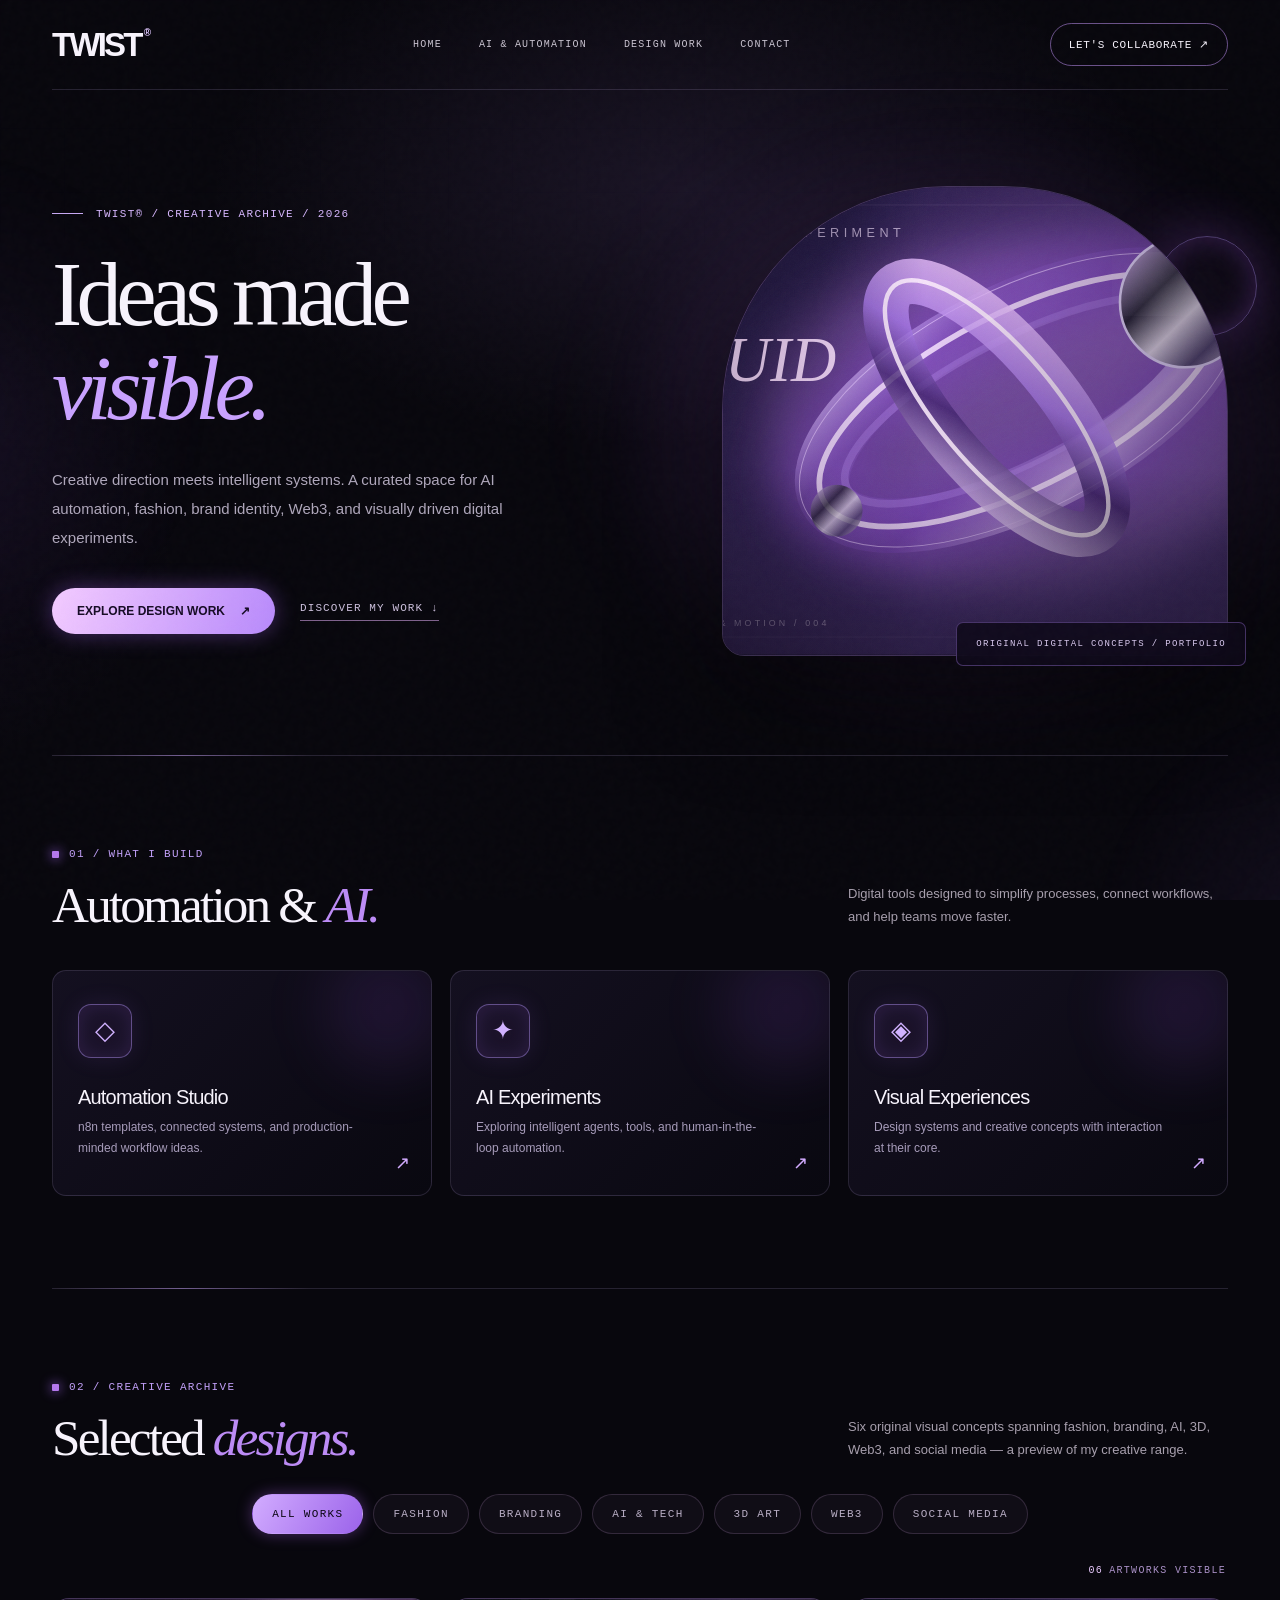
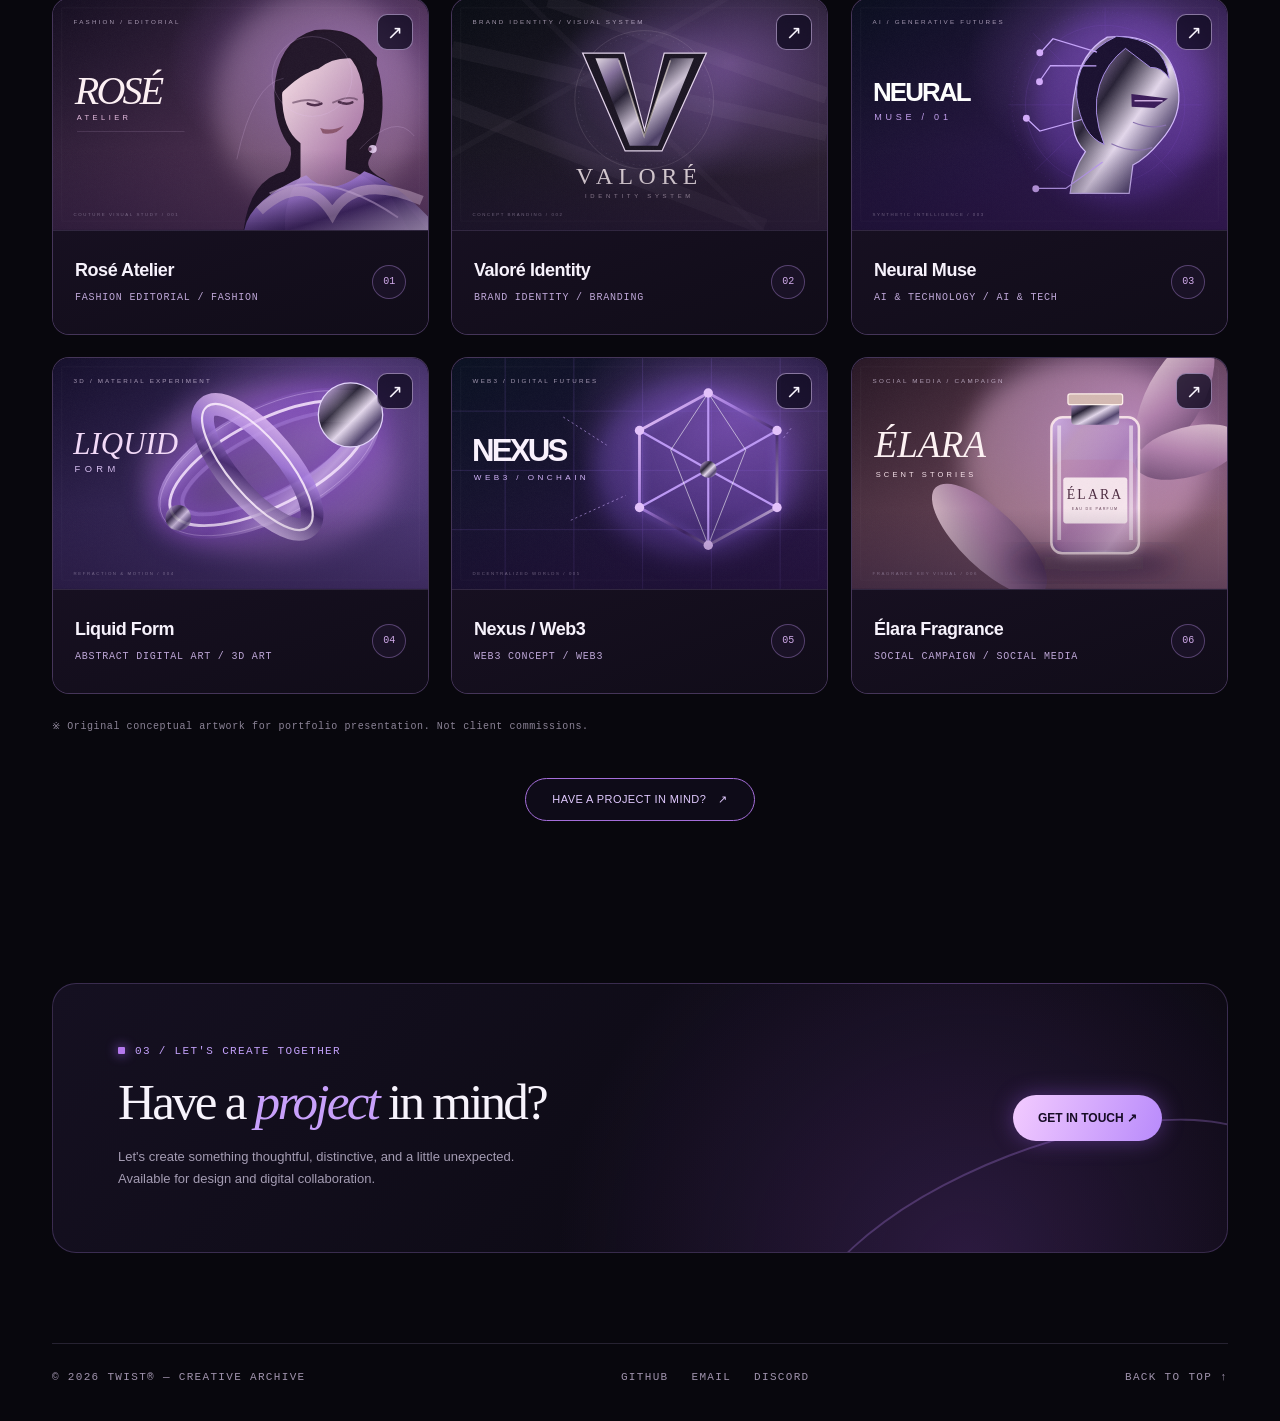
==== commit ba8d93b7: "Refine Creative Archive cards to show complete artwork and align captions" ====
--- a/creative-archive.html
+++ b/creative-archive.html
@@ -68,6 +68,107 @@
 @media(max-width:800px){.ambient-field .light-orb{opacity:.3}.hero-img{animation:portraitFloat 10s ease-in-out infinite alternate}.gallery-stats{margin-top:0}}
 @media(prefers-reduced-motion:reduce){.ambient-field,.page-progress{display:none}.hero-copy .eyebrow,.hero-copy h1,.hero-copy p,.hero-actions,.hero-media,.hero-img,.hero-img:before,.halo,.hero-tag,.btn,.btn:after,.line:after,.automation-glyph,.section .over:before{animation:none!important}.project{transform:none!important}.gallery .project.reveal{transition-delay:0s!important}}
 
+
+/* TWIST / gallery alignment refinement */
+.archive .gallery{
+  grid-template-columns:repeat(3,minmax(0,1fr));
+  gap:22px;
+  align-items:stretch;
+}
+.archive .gallery .project{
+  display:flex;
+  flex-direction:column;
+  height:100%;
+  overflow:hidden;
+  border-radius:17px;
+  background:#120e1b;
+  border-color:rgba(184,143,230,.30);
+}
+.archive .gallery .thumb{
+  flex:0 0 auto;
+  width:100%;
+  aspect-ratio:60/37; /* Exact native artwork ratio (1200 x 740) */
+  background:#160e24;
+  overflow:hidden;
+}
+.archive .gallery .thumb img{
+  display:block;
+  width:100%;
+  height:100%;
+  object-fit:contain;
+  object-position:center center;
+}
+.archive .gallery .project-caption{
+  flex:1 0 auto;
+  min-height:104px;
+  padding:19px 22px 20px;
+  display:flex;
+  align-items:center;
+  justify-content:space-between;
+  gap:16px;
+  background:linear-gradient(160deg,#171021,#100c18);
+  border-top:1px solid rgba(204,166,255,.16);
+}
+.archive .gallery .project-caption > div{
+  display:flex;
+  flex-direction:column;
+  justify-content:center;
+  min-width:0;
+  gap:9px;
+}
+.archive .gallery .project-caption h3{
+  margin:0;
+  color:#f7f2fc;
+  font-size:18px;
+  line-height:1.2;
+  font-weight:600;
+  letter-spacing:-.025em;
+  overflow-wrap:anywhere;
+}
+.archive .gallery .project-label{
+  display:block;
+  color:#bda6d6;
+  font-size:10px;
+  line-height:1.4;
+  letter-spacing:.08em;
+  text-transform:uppercase;
+  overflow-wrap:anywhere;
+}
+.archive .gallery .project-num{
+  align-self:center;
+  display:grid;
+  place-items:center;
+  flex:none;
+  width:34px;
+  height:34px;
+  margin:0;
+  border:1px solid rgba(191,149,237,.36);
+  background:rgba(135,82,189,.07);
+  color:#d1abea;
+  border-radius:50%;
+  font-size:10px;
+  line-height:1;
+}
+.archive .gallery .open-icon{
+  top:15px;
+  right:15px;
+  width:36px;
+  height:36px;
+  border-radius:10px;
+  border-color:rgba(229,202,255,.55);
+}
+.archive .gallery-stats{margin:0 2px 18px}
+@media(max-width:800px){
+  .archive .gallery{grid-template-columns:repeat(2,minmax(0,1fr));gap:16px}
+  .archive .gallery .project-caption{min-height:100px;padding:17px 17px 18px}
+  .archive .gallery .project-caption h3{font-size:17px}
+}
+@media(max-width:540px){
+  .archive .gallery{grid-template-columns:1fr;gap:18px}
+  .archive .gallery .project-caption{min-height:95px;padding:18px 20px}
+  .archive .gallery .project-caption h3{font-size:18px}
+  .archive .gallery .thumb{aspect-ratio:60/37}
+}
 </style></head><body><div class="page-progress" id="pageProgress" aria-hidden="true"></div><div class="ambient-field" aria-hidden="true"><span class="mesh"></span><span class="light-orb a"></span><span class="light-orb b"></span><span class="light-orb c"></span></div><div class="noise" aria-hidden="true"></div><div class="wrap"><nav class="header" aria-label="Main navigation"><a class="brand" href="#home">TWIST<sup>®</sup></a><div class="topnav" id="navlinks"><a href="#home">HOME</a><a href="#systems">AI & AUTOMATION</a><a href="#archive">DESIGN WORK</a><a href="#contact">CONTACT</a></div><a class="nav-cta" href="mailto:twist5202@gmail.com">LET'S COLLABORATE ↗</a><button type="button" class="mobile-menu" id="menubtn" aria-label="Open menu" aria-expanded="false">☰</button></nav><main><section class="hero" id="home"><div class="hero-copy"><span class="eyebrow">TWIST® / CREATIVE ARCHIVE / 2026</span><h1>Ideas made<br><em>visible.</em></h1><p>Creative direction meets intelligent systems. A curated space for AI automation, fashion, brand identity, Web3, and visually driven digital experiments.</p><div class="hero-actions"><a class="btn" href="#archive">EXPLORE DESIGN WORK <span>↗</span></a><a class="link-soft" href="#systems">DISCOVER MY WORK ↓</a></div></div><div class="hero-media" aria-hidden="true"><div class="halo"></div><div class="orb"></div><div class="hero-img"><img src="./assets/creative-archive/abstract-3d.svg" alt=""></div><div class="hero-tag">ORIGINAL DIGITAL CONCEPTS / PORTFOLIO</div></div></section><div class="line"></div><section class="section" id="systems"><div class="section-head reveal"><div><span class="over">01 / WHAT I BUILD</span><h2>Automation & <em>AI.</em></h2></div><p>Digital tools designed to simplify processes, connect workflows, and help teams move faster.</p></div><div class="automation-grid"><a class="automation reveal" href="https://twist5202-ux.github.io/automation/" target="_blank" rel="noopener noreferrer"><div class="automation-icon"><span class="automation-glyph">◇</span></div><div class="automation-name">Automation Studio</div><p class="automation-desc">n8n templates, connected systems, and production-minded workflow ideas.</p><span class="go">↗</span></a><a class="automation reveal" href="https://github.com/twist5202-ux" target="_blank" rel="noopener noreferrer"><div class="automation-icon"><span class="automation-glyph">✦</span></div><div class="automation-name">AI Experiments</div><p class="automation-desc">Exploring intelligent agents, tools, and human-in-the-loop automation.</p><span class="go">↗</span></a><a class="automation reveal" href="#archive"><div class="automation-icon"><span class="automation-glyph">◈</span></div><div class="automation-name">Visual Experiences</div><p class="automation-desc">Design systems and creative concepts with interaction at their core.</p><span class="go">↗</span></a></div></section><div class="line"></div><section class="section archive" id="archive"><div class="section-head reveal"><div><span class="over">02 / CREATIVE ARCHIVE</span><h2>Selected <em>designs.</em></h2></div><p>Six original visual concepts spanning fashion, branding, AI, 3D, Web3, and social media — a preview of my creative range.</p></div><div class="filters" role="group" aria-label="Filter design projects"><button class="filter active" data-filter="All" aria-pressed="true">ALL WORKS</button><button class="filter" data-filter="Fashion" aria-pressed="false">FASHION</button><button class="filter" data-filter="Branding" aria-pressed="false">BRANDING</button><button class="filter" data-filter="AI &amp; Tech" aria-pressed="false">AI &amp; TECH</button><button class="filter" data-filter="3D Art" aria-pressed="false">3D ART</button><button class="filter" data-filter="Web3" aria-pressed="false">WEB3</button><button class="filter" data-filter="Social Media" aria-pressed="false">SOCIAL MEDIA</button></div><div class="gallery-stats" aria-live="polite"><span id="visibleCount">06</span> ARTWORKS VISIBLE</div><div class="gallery"><article class="project reveal" role="button" tabindex="0" data-index="0" data-category="Fashion" aria-label="View Rosé Atelier"><div class="thumb"><img src="./assets/creative-archive/fashion-editorial.svg" alt="Original concept illustration for Rosé Atelier" loading="lazy"><span class="open-icon" aria-hidden="true">↗</span></div><div class="project-caption"><div><h3>Rosé Atelier</h3><span class="project-label">Fashion Editorial / Fashion</span></div><span class="project-num">01</span></div></article><article class="project reveal" role="button" tabindex="0" data-index="1" data-category="Branding" aria-label="View Valoré Identity"><div class="thumb"><img src="./assets/creative-archive/branding-identity.svg" alt="Original concept illustration for Valoré Identity" loading="lazy"><span class="open-icon" aria-hidden="true">↗</span></div><div class="project-caption"><div><h3>Valoré Identity</h3><span class="project-label">Brand Identity / Branding</span></div><span class="project-num">02</span></div></article><article class="project reveal" role="button" tabindex="0" data-index="2" data-category="AI &amp; Tech" aria-label="View Neural Muse"><div class="thumb"><img src="./assets/creative-archive/ai-human-concept.svg" alt="Original concept illustration for Neural Muse" loading="lazy"><span class="open-icon" aria-hidden="true">↗</span></div><div class="project-caption"><div><h3>Neural Muse</h3><span class="project-label">AI &amp; Technology / AI &amp; Tech</span></div><span class="project-num">03</span></div></article><article class="project reveal" role="button" tabindex="0" data-index="3" data-category="3D Art" aria-label="View Liquid Form"><div class="thumb"><img src="./assets/creative-archive/abstract-3d.svg" alt="Original concept illustration for Liquid Form" loading="lazy"><span class="open-icon" aria-hidden="true">↗</span></div><div class="project-caption"><div><h3>Liquid Form</h3><span class="project-label">Abstract Digital Art / 3D Art</span></div><span class="project-num">04</span></div></article><article class="project reveal" role="button" tabindex="0" data-index="4" data-category="Web3" aria-label="View Nexus / Web3"><div class="thumb"><img src="./assets/creative-archive/web3-nexus.svg" alt="Original concept illustration for Nexus / Web3" loading="lazy"><span class="open-icon" aria-hidden="true">↗</span></div><div class="project-caption"><div><h3>Nexus / Web3</h3><span class="project-label">Web3 Concept / Web3</span></div><span class="project-num">05</span></div></article><article class="project reveal" role="button" tabindex="0" data-index="5" data-category="Social Media" aria-label="View Élara Fragrance"><div class="thumb"><img src="./assets/creative-archive/campaign-fragrance.svg" alt="Original concept illustration for Élara Fragrance" loading="lazy"><span class="open-icon" aria-hidden="true">↗</span></div><div class="project-caption"><div><h3>Élara Fragrance</h3><span class="project-label">Social Campaign / Social Media</span></div><span class="project-num">06</span></div></article></div><div class="gallery-note">※ Original conceptual artwork for portfolio presentation. Not client commissions.</div><div class="archive-footer"><a href="#contact" class="see-all">HAVE A PROJECT IN MIND? <span>↗</span></a></div></section><section id="contact" class="contact-section reveal"><div><div class="over">03 / LET'S CREATE TOGETHER</div><h2>Have a <em>project</em> in mind?</h2><p>Let's create something thoughtful, distinctive, and a little unexpected. Available for design and digital collaboration.</p></div><a class="btn" href="mailto:twist5202@gmail.com?subject=Creative%20Collaboration">GET IN TOUCH ↗</a></section></main><footer class="footer mono"><div>© 2026 TWIST® — CREATIVE ARCHIVE</div><div class="footer-links"><a href="https://github.com/twist5202-ux" target="_blank" rel="noopener noreferrer">GITHUB</a><a href="mailto:twist5202@gmail.com">EMAIL</a><button type="button" id="discord" style="border:0;background:none;font:inherit;letter-spacing:inherit;color:inherit;padding:0">DISCORD</button></div><a href="#home">BACK TO TOP ↑</a></footer></div><div class="lightbox" id="lightbox" role="dialog" aria-modal="true" aria-hidden="true" aria-label="Design preview"><div class="lightbox-inner"><div class="lightbox-img"><img id="modalimg" alt=""></div><div class="lightbox-aside"><button id="modalclose" type="button" class="close-modal" aria-label="Close preview">×</button><span class="over" id="modalcat"></span><h3 id="modaltitle"></h3><p id="modaldesc"></p><span class="project-label">AI GENERATED CONCEPT / PREVIEW ONLY</span><div class="modal-nav"><button id="modalprev" type="button">← PREVIOUS</button><button id="modalnext" type="button">NEXT →</button></div></div></div></div><script>
 const WORKS=[{"id":0,"title":"Rosé Atelier","kind":"Fashion Editorial","cat":"Fashion","desc":"An original illustrated fashion editorial study exploring couture, soft light, and lavender tones."},{"id":1,"title":"Valoré Identity","kind":"Brand Identity","cat":"Branding","desc":"A premium fictional lifestyle identity built around a sculptural metallic monogram."},{"id":2,"title":"Neural Muse","kind":"AI & Technology","cat":"AI & Tech","desc":"A futuristic illustrated human-machine concept featuring chrome surfaces and luminous circuitry."},{"id":3,"title":"Liquid Form","kind":"Abstract Digital Art","cat":"3D Art","desc":"An original glass-and-metal-inspired digital material study with intersecting orbits."},{"id":4,"title":"Nexus / Web3","kind":"Web3 Concept","cat":"Web3","desc":"A holographic on-chain visual concept based on geometry, networks, and a crystalline digital core."},{"id":5,"title":"Élara Fragrance","kind":"Social Campaign","cat":"Social Media","desc":"An editorial fragrance campaign concept combining soft botanicals and a premium glass bottle illustration."}];
 const projects=[...document.querySelectorAll('.project')], lightbox=document.querySelector('#lightbox');let index=0,lastFocus=null;
